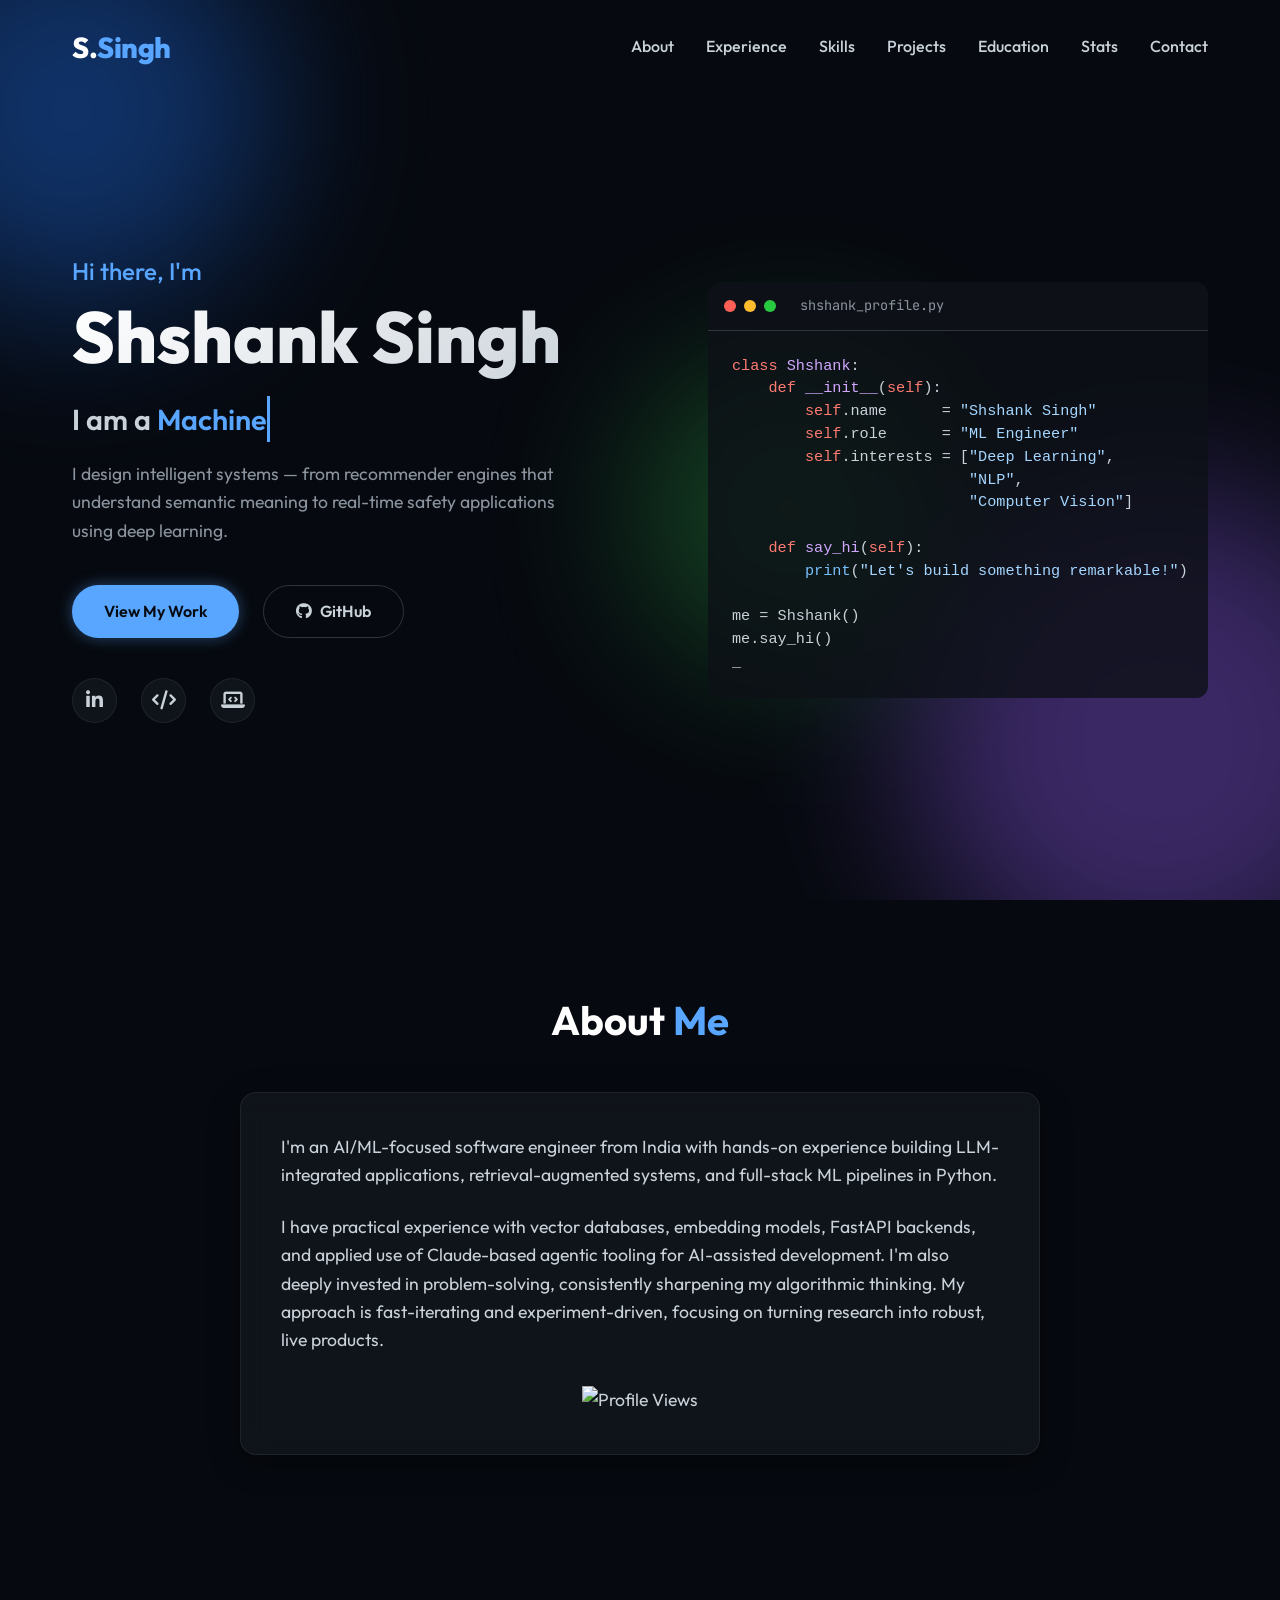
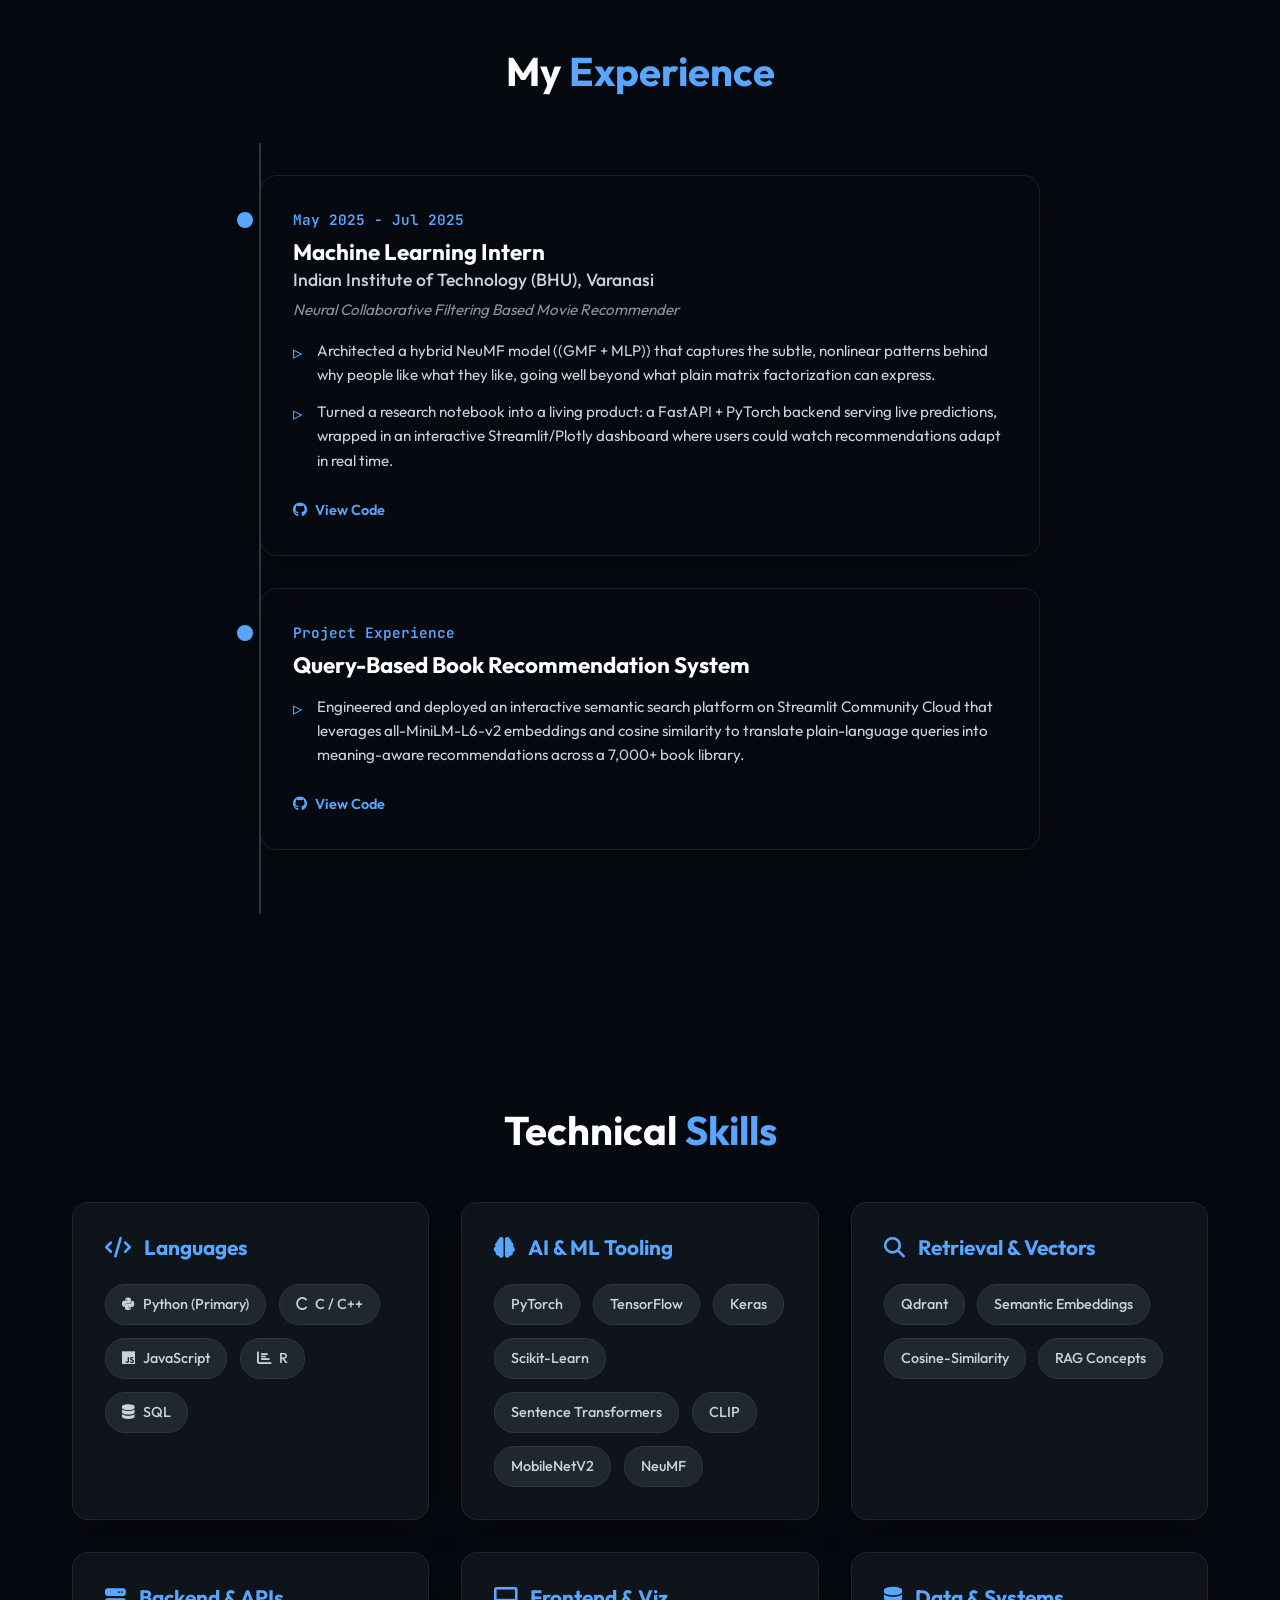
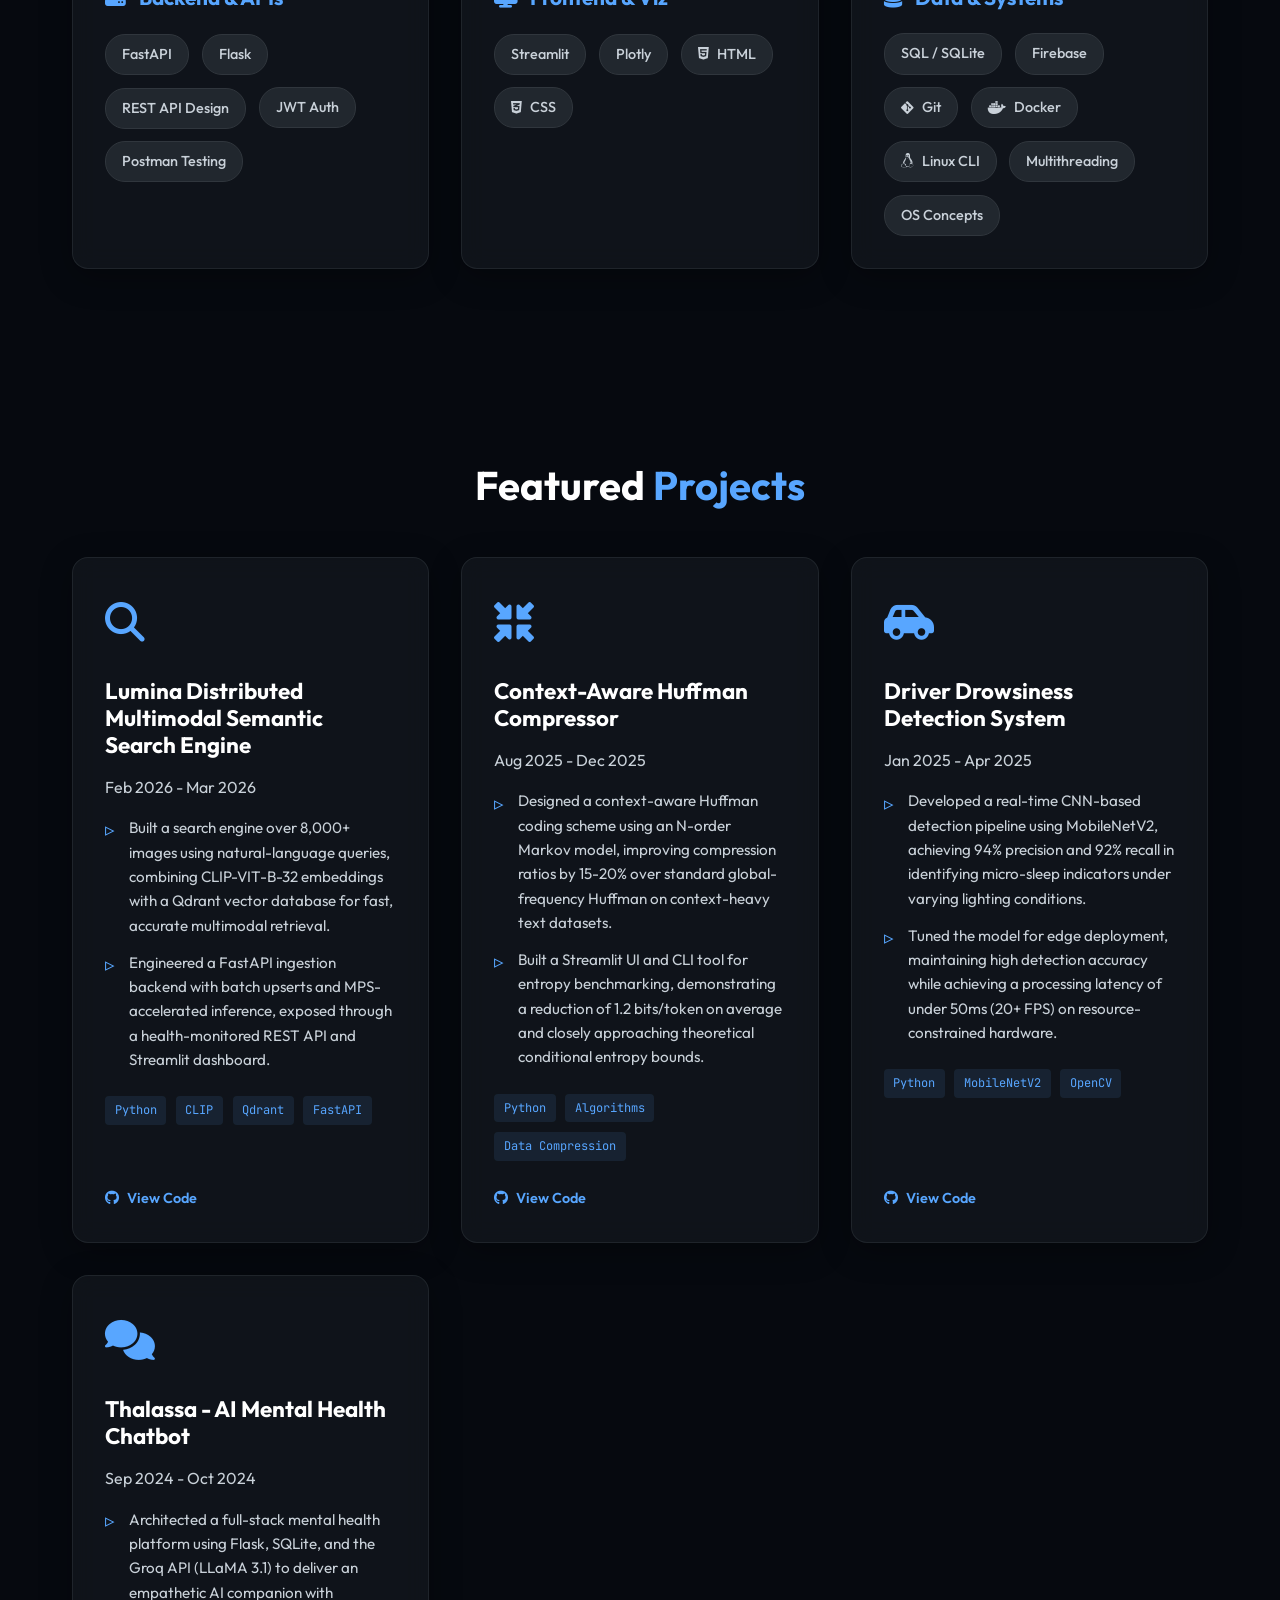
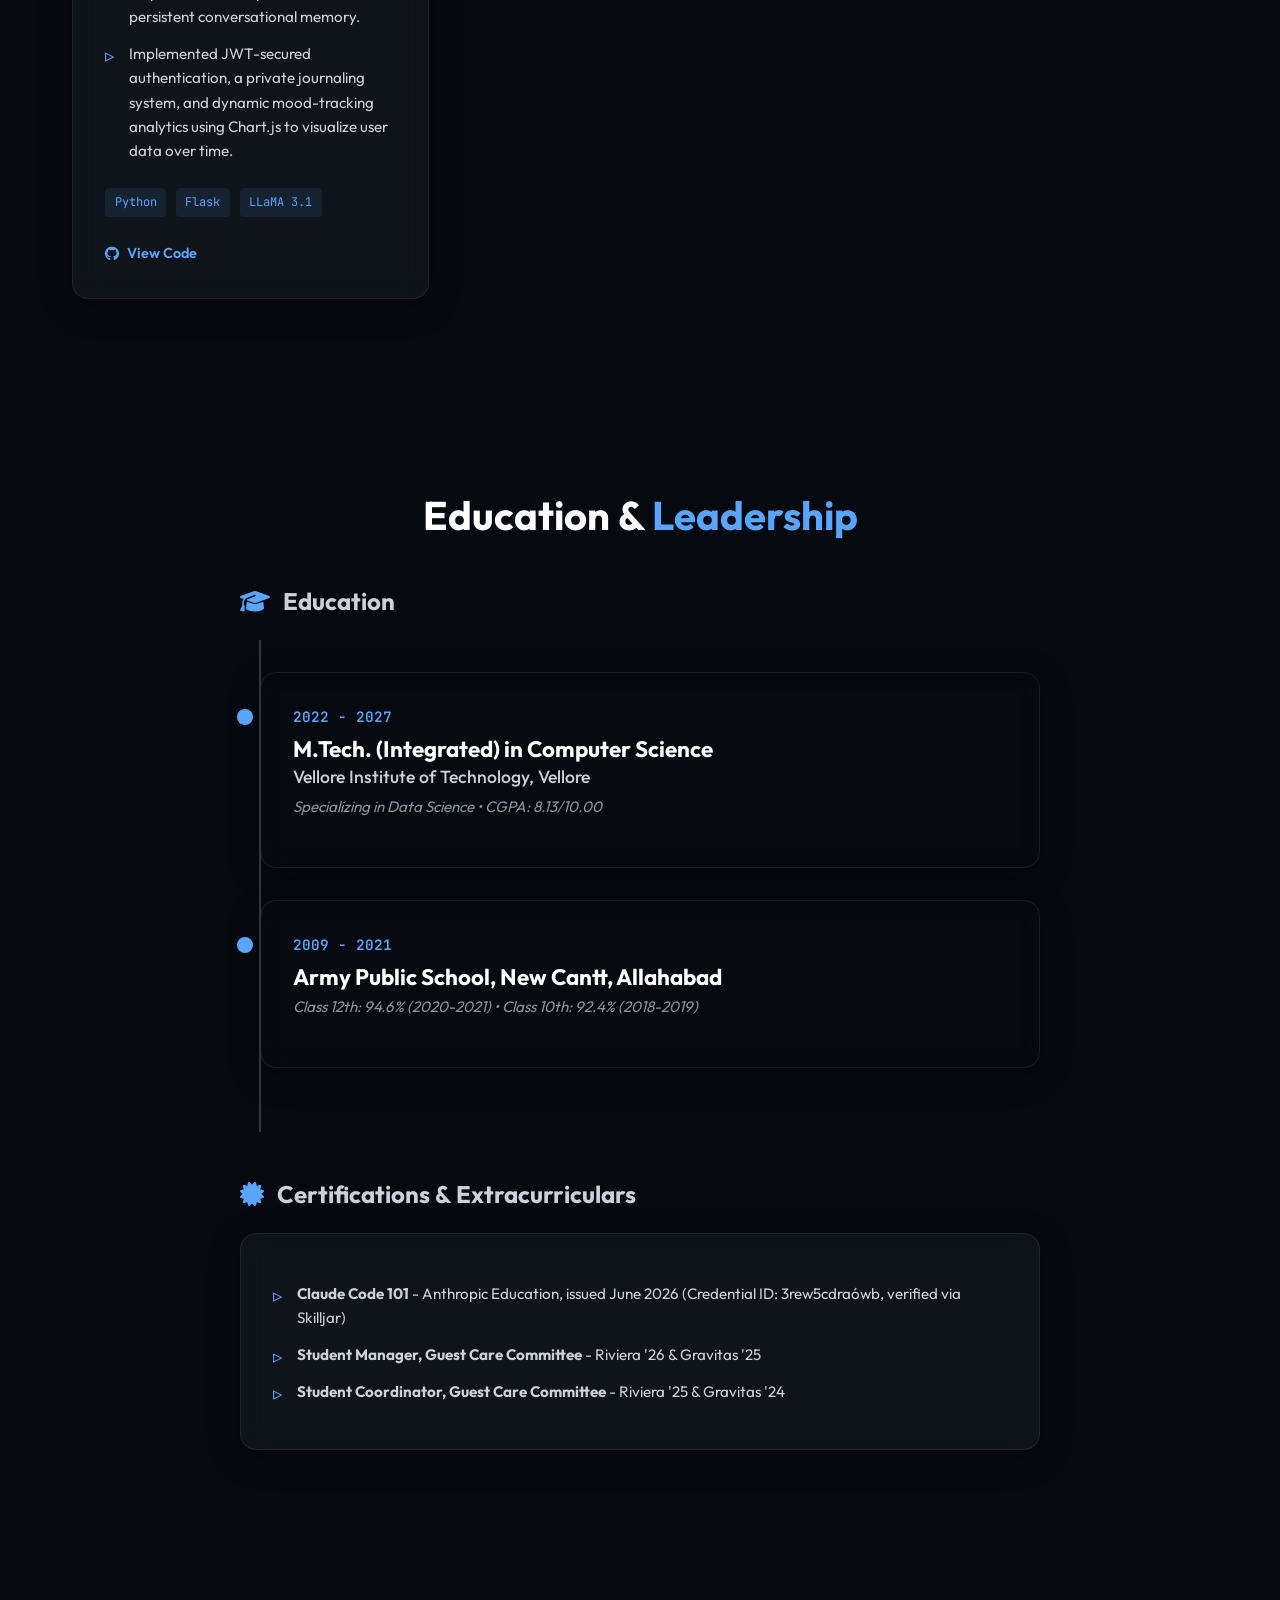
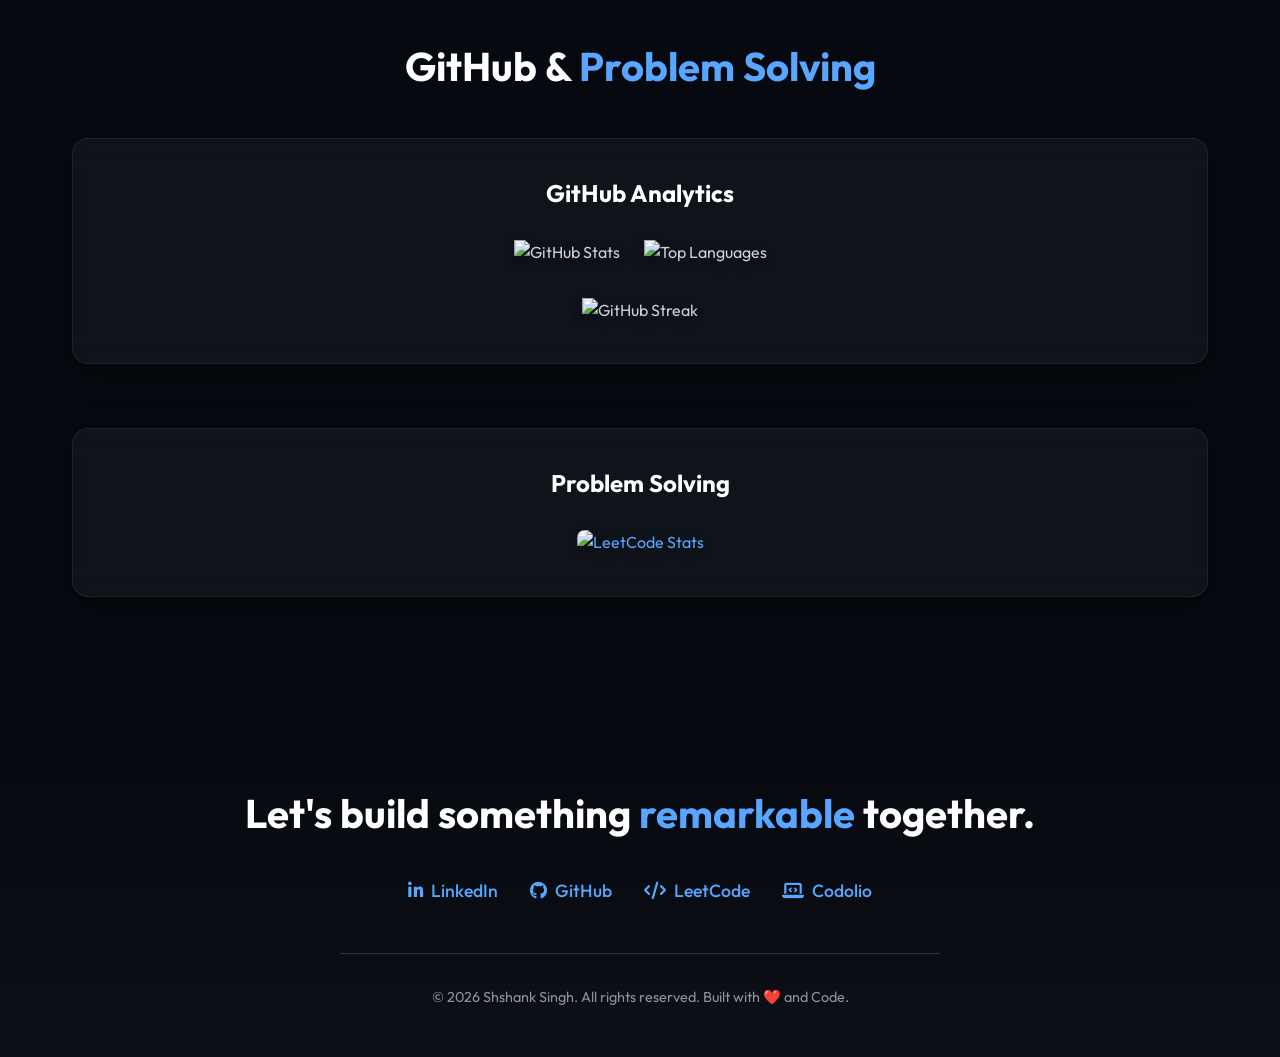
==== index.html @ f15b0bf4 "feat: initialize portfolio project with structured HTML, CSS, and script files" ====
<!DOCTYPE html>
<html lang="en">
<head>
    <meta charset="UTF-8">
    <meta name="viewport" content="width=device-width, initial-scale=1.0">
    <title>Shshank Singh | ML Engineer & Software Developer</title>
    <meta name="description" content="Portfolio of Shshank Singh, a software developer specializing in Machine Learning, NLP, and Computer Vision.">
    
    <!-- Google Fonts -->
    <link rel="preconnect" href="https://fonts.googleapis.com">
    <link rel="preconnect" href="https://fonts.gstatic.com" crossorigin>
    <link href="https://fonts.googleapis.com/css2?family=Outfit:wght@300;400;500;700;800&family=JetBrains+Mono:wght@400;700&display=swap" rel="stylesheet">
    
    <!-- FontAwesome for Icons -->
    <link rel="stylesheet" href="https://cdnjs.cloudflare.com/ajax/libs/font-awesome/6.4.0/css/all.min.css">
    
    <link rel="stylesheet" href="style.css">
</head>
<body>
    <div class="background-animation">
        <div class="blob blob-1"></div>
        <div class="blob blob-2"></div>
        <div class="blob blob-3"></div>
    </div>

    <nav class="navbar">
        <div class="nav-content">
            <a href="#" class="logo">S.<span>Singh</span></a>
            <ul class="nav-links">
                <li><a href="#about">About</a></li>
                <li><a href="#experience">Experience</a></li>
                <li><a href="#skills">Skills</a></li>
                <li><a href="#projects">Projects</a></li>
                <li><a href="#education">Education</a></li>
                <li><a href="#stats">Stats</a></li>
                <li><a href="#contact">Contact</a></li>
            </ul>
            <div class="menu-btn"><i class="fas fa-bars"></i></div>
        </div>
    </nav>

    <header class="hero" id="home">
        <div class="hero-content">
            <h2 class="greeting">Hi there, I'm</h2>
            <h1 class="name">Shshank Singh</h1>
            <div class="typing-container">
                <span class="role-prefix">I am a </span><span class="typed-text"></span><span class="cursor">&nbsp;</span>
            </div>
            <p class="hero-desc">I design intelligent systems — from recommender engines that understand semantic meaning to real-time safety applications using deep learning.</p>
            <div class="hero-cta">
                <a href="#projects" class="btn primary-btn">View My Work</a>
                <a href="https://github.com/levithion" target="_blank" class="btn secondary-btn"><i class="fab fa-github"></i> GitHub</a>
            </div>
            
            <div class="social-links-hero">
                <a href="https://www.linkedin.com/in/shshank-singh-levithion/" target="_blank" title="LinkedIn"><i class="fab fa-linkedin-in"></i></a>
                <a href="https://leetcode.com/u/levithion/" target="_blank" title="LeetCode"><i class="fas fa-code"></i></a>
                <a href="https://codolio.com/profile/7kai" target="_blank" title="Codolio"><i class="fas fa-laptop-code"></i></a>
            </div>
        </div>
        <div class="hero-image">
            <div class="glass-card terminal-card">
                <div class="terminal-header">
                    <div class="circle red"></div>
                    <div class="circle yellow"></div>
                    <div class="circle green"></div>
                    <span class="terminal-title">shshank_profile.py</span>
                </div>
                <div class="terminal-body">
<pre><code class="language-python"><span class="keyword">class</span> <span class="class-name">Shshank</span>:
    <span class="keyword">def</span> <span class="method">__init__</span>(<span class="keyword">self</span>):
        <span class="keyword">self</span>.name      = <span class="string">"Shshank Singh"</span>
        <span class="keyword">self</span>.role      = <span class="string">"ML Engineer"</span>
        <span class="keyword">self</span>.interests = [<span class="string">"Deep Learning"</span>, 
                          <span class="string">"NLP"</span>, 
                          <span class="string">"Computer Vision"</span>]
        
    <span class="keyword">def</span> <span class="method">say_hi</span>(<span class="keyword">self</span>):
        <span class="built-in">print</span>(<span class="string">"Let's build something remarkable!"</span>)

me = Shshank()
me.say_hi()
<span class="cursor-blink">_</span></code></pre>
                </div>
            </div>
        </div>
    </header>

    <section id="about" class="section">
        <h2 class="section-title">About <span>Me</span></h2>
        <div class="about-container">
            <div class="about-text glass-panel">
                <p>I'm an AI/ML-focused software engineer from India with hands-on experience building LLM-integrated applications, retrieval-augmented systems, and full-stack ML pipelines in Python.</p>
                <p>I have practical experience with vector databases, embedding models, FastAPI backends, and applied use of Claude-based agentic tooling for AI-assisted development. I'm also deeply invested in problem-solving, consistently sharpening my algorithmic thinking. My approach is fast-iterating and experiment-driven, focusing on turning research into robust, live products.</p>
                <div class="profile-stats">
                    <div class="stat-item">
                        <img src="https://komarev.com/ghpvc/?username=levithion&style=flat&color=58a6ff&label=Profile+Views" alt="Profile Views" />
                    </div>
                </div>
            </div>
        </div>
    </section>

    <section id="experience" class="section">
        <h2 class="section-title">My <span>Experience</span></h2>
        <div class="timeline">
            <div class="timeline-item glass-panel">
                <div class="timeline-date">May 2025 - Jul 2025</div>
                <div class="timeline-content">
                    <h3>Machine Learning Intern</h3>
                    <h4>Indian Institute of Technology (BHU), Varanasi</h4>
                    <p class="timeline-subtitle">Neural Collaborative Filtering Based Movie Recommender</p>
                    <ul class="resume-list">
                        <li>Architected a hybrid NeuMF model ((GMF + MLP)) that captures the subtle, nonlinear patterns behind why people like what they like, going well beyond what plain matrix factorization can express.</li>
                        <li>Turned a research notebook into a living product: a FastAPI + PyTorch backend serving live predictions, wrapped in an interactive Streamlit/Plotly dashboard where users could watch recommendations adapt in real time.</li>
                    </ul>
                    <div class="project-links mt-3">
                        <a href="https://github.com/levithion/NCF-Based-Movie-Recommender-System" target="_blank"><i class="fab fa-github"></i> View Code</a>
                    </div>
                </div>
            </div>
            
            <div class="timeline-item glass-panel">
                <div class="timeline-date">Project Experience</div>
                <div class="timeline-content">
                    <h3>Query-Based Book Recommendation System</h3>
                    <ul class="resume-list">
                        <li>Engineered and deployed an interactive semantic search platform on Streamlit Community Cloud that leverages all-MiniLM-L6-v2 embeddings and cosine similarity to translate plain-language queries into meaning-aware recommendations across a 7,000+ book library.</li>
                    </ul>
                    <div class="project-links mt-3">
                        <a href="https://github.com/levithion/Query-Based-Book-Recommender-System-Using-Sentence-Transformers" target="_blank"><i class="fab fa-github"></i> View Code</a>
                    </div>
                </div>
            </div>
        </div>
    </section>

    <section id="skills" class="section">
        <h2 class="section-title">Technical <span>Skills</span></h2>
        <div class="skills-grid">
            <div class="skill-category glass-panel">
                <h3><i class="fas fa-code"></i> Languages</h3>
                <div class="skill-tags">
                    <span class="tag"><i class="fab fa-python"></i> Python (Primary)</span>
                    <span class="tag"><i class="fas fa-c"></i> C / C++</span>
                    <span class="tag"><i class="fab fa-js"></i> JavaScript</span>
                    <span class="tag"><i class="fas fa-chart-bar"></i> R</span>
                    <span class="tag"><i class="fas fa-database"></i> SQL</span>
                </div>
            </div>
            
            <div class="skill-category glass-panel">
                <h3><i class="fas fa-brain"></i> AI & ML Tooling</h3>
                <div class="skill-tags">
                    <span class="tag">PyTorch</span>
                    <span class="tag">TensorFlow</span>
                    <span class="tag">Keras</span>
                    <span class="tag">Scikit-Learn</span>
                    <span class="tag">Sentence Transformers</span>
                    <span class="tag">CLIP</span>
                    <span class="tag">MobileNetV2</span>
                    <span class="tag">NeuMF</span>
                </div>
            </div>
            
            <div class="skill-category glass-panel">
                <h3><i class="fas fa-search"></i> Retrieval & Vectors</h3>
                <div class="skill-tags">
                    <span class="tag">Qdrant</span>
                    <span class="tag">Semantic Embeddings</span>
                    <span class="tag">Cosine-Similarity</span>
                    <span class="tag">RAG Concepts</span>
                </div>
            </div>

            <div class="skill-category glass-panel">
                <h3><i class="fas fa-server"></i> Backend & APIs</h3>
                <div class="skill-tags">
                    <span class="tag">FastAPI</span>
                    <span class="tag">Flask</span>
                    <span class="tag">REST API Design</span>
                    <span class="tag">JWT Auth</span>
                    <span class="tag">Postman Testing</span>
                </div>
            </div>

            <div class="skill-category glass-panel">
                <h3><i class="fas fa-desktop"></i> Frontend & Viz</h3>
                <div class="skill-tags">
                    <span class="tag">Streamlit</span>
                    <span class="tag">Plotly</span>
                    <span class="tag"><i class="fab fa-html5"></i> HTML</span>
                    <span class="tag"><i class="fab fa-css3-alt"></i> CSS</span>
                </div>
            </div>

            <div class="skill-category glass-panel">
                <h3><i class="fas fa-database"></i> Data & Systems</h3>
                <div class="skill-tags">
                    <span class="tag">SQL / SQLite</span>
                    <span class="tag">Firebase</span>
                    <span class="tag"><i class="fab fa-git-alt"></i> Git</span>
                    <span class="tag"><i class="fab fa-docker"></i> Docker</span>
                    <span class="tag"><i class="fab fa-linux"></i> Linux CLI</span>
                    <span class="tag">Multithreading</span>
                    <span class="tag">OS Concepts</span>
                </div>
            </div>
        </div>
    </section>

    <section id="projects" class="section">
        <h2 class="section-title">Featured <span>Projects</span></h2>
        <div class="projects-grid">
            <!-- Lumina -->
            <div class="project-card glass-panel">
                <div class="project-icon"><i class="fas fa-search"></i></div>
                <div class="project-content">
                    <h3>Lumina Distributed Multimodal Semantic Search Engine</h3>
                    <span class="project-date">Feb 2026 - Mar 2026</span>
                    <ul class="resume-list">
                        <li>Built a search engine over 8,000+ images using natural-language queries, combining CLIP-VIT-B-32 embeddings with a Qdrant vector database for fast, accurate multimodal retrieval.</li>
                        <li>Engineered a FastAPI ingestion backend with batch upserts and MPS-accelerated inference, exposed through a health-monitored REST API and Streamlit dashboard.</li>
                    </ul>
                    <div class="project-tech mt-3">
                        <span>Python</span>
                        <span>CLIP</span>
                        <span>Qdrant</span>
                        <span>FastAPI</span>
                    </div>
                </div>
                <div class="project-links">
                    <a href="https://github.com/levithion/Lumina" target="_blank"><i class="fab fa-github"></i> View Code</a>
                </div>
            </div>

            <!-- Context-Aware Huffman -->
            <div class="project-card glass-panel">
                <div class="project-icon"><i class="fas fa-compress-arrows-alt"></i></div>
                <div class="project-content">
                    <h3>Context-Aware Huffman Compressor</h3>
                    <span class="project-date">Aug 2025 - Dec 2025</span>
                    <ul class="resume-list">
                        <li>Designed a context-aware Huffman coding scheme using an N-order Markov model, improving compression ratios by 15-20% over standard global-frequency Huffman on context-heavy text datasets.</li>
                        <li>Built a Streamlit UI and CLI tool for entropy benchmarking, demonstrating a reduction of 1.2 bits/token on average and closely approaching theoretical conditional entropy bounds.</li>
                    </ul>
                    <div class="project-tech mt-3">
                        <span>Python</span>
                        <span>Algorithms</span>
                        <span>Data Compression</span>
                    </div>
                </div>
                <div class="project-links">
                    <a href="https://github.com/levithion/Context-Aware-Huffman" target="_blank"><i class="fab fa-github"></i> View Code</a>
                </div>
            </div>

            <!-- Driver Drowsiness -->
            <div class="project-card glass-panel">
                <div class="project-icon"><i class="fas fa-car-side"></i></div>
                <div class="project-content">
                    <h3>Driver Drowsiness Detection System</h3>
                    <span class="project-date">Jan 2025 - Apr 2025</span>
                    <ul class="resume-list">
                        <li>Developed a real-time CNN-based detection pipeline using MobileNetV2, achieving 94% precision and 92% recall in identifying micro-sleep indicators under varying lighting conditions.</li>
                        <li>Tuned the model for edge deployment, maintaining high detection accuracy while achieving a processing latency of under 50ms (20+ FPS) on resource-constrained hardware.</li>
                    </ul>
                    <div class="project-tech mt-3">
                        <span>Python</span>
                        <span>MobileNetV2</span>
                        <span>OpenCV</span>
                    </div>
                </div>
                <div class="project-links">
                    <a href="https://github.com/levithion/Driver-Drowsiness-Detection" target="_blank"><i class="fab fa-github"></i> View Code</a>
                </div>
            </div>

            <!-- Thalassa Chatbot -->
            <div class="project-card glass-panel">
                <div class="project-icon"><i class="fas fa-comments"></i></div>
                <div class="project-content">
                    <h3>Thalassa - AI Mental Health Chatbot</h3>
                    <span class="project-date">Sep 2024 - Oct 2024</span>
                    <ul class="resume-list">
                        <li>Architected a full-stack mental health platform using Flask, SQLite, and the Groq API (LLaMA 3.1) to deliver an empathetic AI companion with persistent conversational memory.</li>
                        <li>Implemented JWT-secured authentication, a private journaling system, and dynamic mood-tracking analytics using Chart.js to visualize user data over time.</li>
                    </ul>
                    <div class="project-tech mt-3">
                        <span>Python</span>
                        <span>Flask</span>
                        <span>LLaMA 3.1</span>
                    </div>
                </div>
                <div class="project-links">
                    <a href="https://github.com/levithion/Depressed-Person-Chatbot" target="_blank"><i class="fab fa-github"></i> View Code</a>
                </div>
            </div>
        </div>
    </section>

    <section id="education" class="section">
        <h2 class="section-title">Education & <span>Leadership</span></h2>
        
        <div class="education-container">
            <h3 class="subsection-heading"><i class="fas fa-graduation-cap"></i> Education</h3>
            <div class="timeline">
                <div class="timeline-item glass-panel">
                    <div class="timeline-date">2022 - 2027</div>
                    <div class="timeline-content">
                        <h3>M.Tech. (Integrated) in Computer Science</h3>
                        <h4>Vellore Institute of Technology, Vellore</h4>
                        <p class="timeline-subtitle">Specializing in Data Science &bull; CGPA: 8.13/10.00</p>
                    </div>
                </div>
                <div class="timeline-item glass-panel">
                    <div class="timeline-date">2009 - 2021</div>
                    <div class="timeline-content">
                        <h3>Army Public School, New Cantt, Allahabad</h3>
                        <p class="timeline-subtitle">Class 12th: 94.6% (2020-2021) &bull; Class 10th: 92.4% (2018-2019)</p>
                    </div>
                </div>
            </div>

            <h3 class="subsection-heading mt-5"><i class="fas fa-certificate"></i> Certifications & Extracurriculars</h3>
            <div class="glass-panel certifications-card">
                <ul class="resume-list">
                    <li><strong>Claude Code 101</strong> - Anthropic Education, issued June 2026 (Credential ID: 3rew5cdraówb, verified via Skilljar)</li>
                    <li><strong>Student Manager, Guest Care Committee</strong> - Riviera '26 & Gravitas '25</li>
                    <li><strong>Student Coordinator, Guest Care Committee</strong> - Riviera '25 & Gravitas '24</li>
                </ul>
            </div>
        </div>
    </section>

    <section id="stats" class="section">
        <h2 class="section-title">GitHub & <span>Problem Solving</span></h2>
        
        <div class="stats-container">
            <div class="stats-row glass-panel github-stats">
                <h3>GitHub Analytics</h3>
                <div class="stats-images">
                    <img src="https://github-readme-stats.vercel.app/api?username=levithion&show_icons=true&theme=github_dark&hide_border=true&bg_color=transparent&title_color=58a6ff&icon_color=58a6ff&text_color=c9d1d9" alt="GitHub Stats" />
                    <img src="https://github-readme-stats.vercel.app/api/top-langs/?username=levithion&layout=compact&theme=github_dark&hide_border=true&bg_color=transparent&title_color=58a6ff&text_color=c9d1d9" alt="Top Languages" />
                </div>
                <div class="stats-images mt-4">
                    <img src="https://github-readme-streak-stats.herokuapp.com?user=levithion&theme=github-dark-blue&hide_border=true&background=transparent&stroke=30363d&ring=58a6ff&fire=58a6ff&currStreakLabel=58a6ff" alt="GitHub Streak" />
                </div>
            </div>

            <div class="stats-row glass-panel problem-solving-stats mt-4">
                <h3>Problem Solving</h3>
                <div class="stats-images">
                    <a href="https://leetcode.com/u/levithion/" target="_blank">
                        <img src="https://leetcard.jacoblin.cool/levithion?theme=dark&font=JetBrains%20Mono&ext=contest" alt="LeetCode Stats" style="max-width: 100%; border-radius: 8px;" />
                    </a>
                </div>
            </div>
        </div>
    </section>

    <footer id="contact" class="footer">
        <div class="footer-content">
            <h2>Let's build something <span>remarkable</span> together.</h2>
            <div class="footer-links">
                <a href="https://www.linkedin.com/in/shshank-singh-levithion/" target="_blank" class="footer-link">
                    <i class="fab fa-linkedin-in"></i> LinkedIn
                </a>
                <a href="https://github.com/levithion" target="_blank" class="footer-link">
                    <i class="fab fa-github"></i> GitHub
                </a>
                <a href="https://leetcode.com/u/levithion/" target="_blank" class="footer-link">
                    <i class="fas fa-code"></i> LeetCode
                </a>
                <a href="https://codolio.com/profile/7kai" target="_blank" class="footer-link">
                    <i class="fas fa-laptop-code"></i> Codolio
                </a>
            </div>
            <p class="copyright">© 2026 Shshank Singh. All rights reserved. Built with ❤️ and Code.</p>
        </div>
    </footer>

    <script src="script.js"></script>
</body>
</html>
---- style.css ----
:root {
    --bg-main: #06090f;
    --bg-secondary: #0d1117;
    --bg-tertiary: #161b22;
    --text-main: #c9d1d9;
    --text-muted: #8b949e;
    --accent: #58a6ff;
    --accent-glow: rgba(88, 166, 255, 0.4);
    --accent-dark: #1f6feb;
    --border: #30363d;
    --glass-bg: rgba(22, 27, 34, 0.6);
    --glass-border: rgba(48, 54, 61, 0.5);
    
    --font-main: 'Outfit', sans-serif;
    --font-mono: 'JetBrains Mono', monospace;
    
    --transition: all 0.3s cubic-bezier(0.25, 0.8, 0.25, 1);
}

* {
    margin: 0;
    padding: 0;
    box-sizing: border-box;
    scroll-behavior: smooth;
}

body {
    background-color: var(--bg-main);
    color: var(--text-main);
    font-family: var(--font-main);
    line-height: 1.6;
    overflow-x: hidden;
}

h1, h2, h3, h4, h5, h6 {
    color: #ffffff;
    line-height: 1.2;
}

a {
    text-decoration: none;
    color: var(--accent);
    transition: var(--transition);
}

a:hover {
    color: var(--accent-dark);
}

.mt-4 { margin-top: 2rem; }

/* Background Animations */
.background-animation {
    position: fixed;
    top: 0;
    left: 0;
    width: 100vw;
    height: 100vh;
    z-index: -1;
    overflow: hidden;
    background: var(--bg-main);
}

.blob {
    position: absolute;
    border-radius: 50%;
    filter: blur(80px);
    opacity: 0.4;
    animation: float 20s infinite alternate cubic-bezier(0.4, 0, 0.2, 1);
}

.blob-1 {
    top: -10%;
    left: -10%;
    width: 400px;
    height: 400px;
    background: #1f6feb;
    animation-delay: 0s;
}

.blob-2 {
    bottom: -10%;
    right: -10%;
    width: 500px;
    height: 500px;
    background: #8957e5;
    animation-delay: -5s;
    animation-duration: 25s;
}

.blob-3 {
    top: 40%;
    left: 50%;
    width: 300px;
    height: 300px;
    background: #2ea043;
    animation-delay: -10s;
    animation-duration: 15s;
}

@keyframes float {
    0% { transform: translate(0, 0) scale(1); }
    33% { transform: translate(30px, -50px) scale(1.1); }
    66% { transform: translate(-20px, 20px) scale(0.9); }
    100% { transform: translate(0, 0) scale(1); }
}

/* Glassmorphism Classes */
.glass-panel {
    background: var(--glass-bg);
    backdrop-filter: blur(12px);
    -webkit-backdrop-filter: blur(12px);
    border: 1px solid var(--glass-border);
    border-radius: 16px;
    box-shadow: 0 8px 32px rgba(0, 0, 0, 0.3);
    transition: var(--transition);
}

.glass-panel:hover {
    border-color: rgba(88, 166, 255, 0.3);
    box-shadow: 0 8px 32px rgba(0, 0, 0, 0.5), 0 0 20px var(--accent-glow);
    transform: translateY(-5px);
}

/* Navbar */
.navbar {
    position: fixed;
    top: 0;
    left: 0;
    width: 100%;
    padding: 1.5rem 0;
    z-index: 1000;
    transition: var(--transition);
}

.navbar.scrolled {
    padding: 1rem 0;
    background: rgba(6, 9, 15, 0.8);
    backdrop-filter: blur(10px);
    border-bottom: 1px solid var(--border);
}

.nav-content {
    max-width: 1200px;
    margin: 0 auto;
    padding: 0 2rem;
    display: flex;
    justify-content: space-between;
    align-items: center;
}

.logo {
    font-size: 1.8rem;
    font-weight: 800;
    color: #ffffff;
    letter-spacing: -0.5px;
}

.logo span {
    color: var(--accent);
}

.nav-links {
    display: flex;
    list-style: none;
    gap: 2rem;
}

.nav-links a {
    color: var(--text-main);
    font-weight: 500;
    font-size: 1rem;
    position: relative;
    padding-bottom: 5px;
}

.nav-links a::after {
    content: '';
    position: absolute;
    bottom: 0;
    left: 0;
    width: 0;
    height: 2px;
    background: var(--accent);
    transition: var(--transition);
}

.nav-links a:hover::after,
.nav-links a.active::after {
    width: 100%;
}

.nav-links a:hover,
.nav-links a.active {
    color: #ffffff;
}

.menu-btn {
    display: none;
    font-size: 1.5rem;
    cursor: pointer;
    color: var(--text-main);
}

/* Layout */
.section {
    padding: 6rem 2rem;
    max-width: 1200px;
    margin: 0 auto;
    opacity: 0;
    transform: translateY(30px);
    transition: opacity 0.8s ease, transform 0.8s ease;
}

.section.visible {
    opacity: 1;
    transform: translateY(0);
}

.section-title {
    font-size: 2.5rem;
    margin-bottom: 3rem;
    text-align: center;
    position: relative;
}

.section-title span {
    color: var(--accent);
}

/* Hero Section */
.hero {
    min-height: 100vh;
    display: flex;
    align-items: center;
    justify-content: space-between;
    padding: 0 2rem;
    max-width: 1200px;
    margin: 0 auto;
    padding-top: 5rem;
}

.hero-content {
    flex: 1;
    padding-right: 2rem;
}

.greeting {
    font-size: 1.5rem;
    color: var(--accent);
    font-weight: 500;
    margin-bottom: 0.5rem;
}

.name {
    font-size: 4.5rem;
    font-weight: 800;
    margin-bottom: 1rem;
    background: linear-gradient(135deg, #ffffff 0%, #c9d1d9 100%);
    -webkit-background-clip: text;
    -webkit-text-fill-color: transparent;
}

.typing-container {
    font-size: 1.8rem;
    font-weight: 600;
    margin-bottom: 1.5rem;
    color: var(--text-main);
    height: 40px;
}

.typed-text {
    color: var(--accent);
}

.cursor {
    display: inline-block;
    width: 3px;
    background-color: var(--accent);
    animation: blink 1s step-end infinite;
}

@keyframes blink {
    0%, 100% { opacity: 1; }
    50% { opacity: 0; }
}

.hero-desc {
    font-size: 1.1rem;
    color: var(--text-muted);
    margin-bottom: 2.5rem;
    max-width: 500px;
}

.hero-cta {
    display: flex;
    gap: 1.5rem;
    margin-bottom: 2.5rem;
}

.btn {
    padding: 0.8rem 2rem;
    border-radius: 30px;
    font-weight: 600;
    font-size: 1rem;
    display: inline-flex;
    align-items: center;
    gap: 0.5rem;
    cursor: pointer;
}

.primary-btn {
    background: var(--accent);
    color: #06090f;
    box-shadow: 0 0 15px rgba(88, 166, 255, 0.4);
}

.primary-btn:hover {
    background: var(--accent-dark);
    color: #ffffff;
    box-shadow: 0 0 25px rgba(88, 166, 255, 0.6);
}

.secondary-btn {
    background: transparent;
    color: var(--text-main);
    border: 1px solid var(--border);
}

.secondary-btn:hover {
    background: var(--bg-tertiary);
    border-color: var(--text-main);
    color: #ffffff;
}

.social-links-hero {
    display: flex;
    gap: 1.5rem;
}

.social-links-hero a {
    display: flex;
    align-items: center;
    justify-content: center;
    width: 45px;
    height: 45px;
    border-radius: 50%;
    background: var(--glass-bg);
    border: 1px solid var(--glass-border);
    color: var(--text-main);
    font-size: 1.2rem;
    transition: var(--transition);
}

.social-links-hero a:hover {
    background: var(--accent);
    color: #06090f;
    border-color: var(--accent);
    transform: translateY(-3px);
}

.hero-image {
    flex: 1;
    display: flex;
    justify-content: flex-end;
}

/* Terminal Card */
.terminal-card {
    width: 100%;
    max-width: 500px;
    border-radius: 12px;
    overflow: hidden;
    font-family: var(--font-mono);
}

.terminal-header {
    background: #0d1117;
    padding: 0.8rem 1rem;
    display: flex;
    align-items: center;
    border-bottom: 1px solid var(--border);
}

.circle {
    width: 12px;
    height: 12px;
    border-radius: 50%;
    margin-right: 8px;
}

.circle.red { background: #ff5f56; }
.circle.yellow { background: #ffbd2e; }
.circle.green { background: #27c93f; }

.terminal-title {
    color: var(--text-muted);
    font-size: 0.85rem;
    margin-left: 1rem;
}

.terminal-body {
    padding: 1.5rem;
    background: rgba(13, 17, 23, 0.8);
    font-size: 0.95rem;
    line-height: 1.5;
}

.keyword { color: #ff7b72; }
.class-name { color: #d2a8ff; }
.method { color: #d2a8ff; }
.string { color: #a5d6ff; }
.built-in { color: #79c0ff; }
.cursor-blink {
    animation: blink 1s step-end infinite;
}

/* About Section */
.about-container {
    max-width: 800px;
    margin: 0 auto;
}

.about-text {
    padding: 2.5rem;
    font-size: 1.1rem;
}

.about-text p {
    margin-bottom: 1.5rem;
}

.about-text p:last-child {
    margin-bottom: 0;
}

.profile-stats {
    margin-top: 2rem;
    display: flex;
    justify-content: center;
}

/* Skills Section */
.skills-grid {
    display: grid;
    grid-template-columns: repeat(auto-fit, minmax(300px, 1fr));
    gap: 2rem;
}

.skill-category {
    padding: 2rem;
}

.skill-category h3 {
    font-size: 1.3rem;
    margin-bottom: 1.5rem;
    display: flex;
    align-items: center;
    gap: 0.8rem;
    color: var(--accent);
}

.skill-tags {
    display: flex;
    flex-wrap: wrap;
    gap: 0.8rem;
}

.tag {
    background: rgba(48, 54, 61, 0.6);
    padding: 0.5rem 1rem;
    border-radius: 20px;
    font-size: 0.9rem;
    font-weight: 500;
    border: 1px solid var(--border);
    transition: var(--transition);
    display: flex;
    align-items: center;
    gap: 0.5rem;
}

.tag:hover {
    background: rgba(88, 166, 255, 0.2);
    border-color: var(--accent);
    color: var(--accent);
}

/* Projects Section */
.projects-grid {
    display: grid;
    grid-template-columns: repeat(auto-fit, minmax(320px, 1fr));
    gap: 2rem;
}

.project-card {
    padding: 2rem;
    display: flex;
    flex-direction: column;
    height: 100%;
}

.project-icon {
    font-size: 2.5rem;
    color: var(--accent);
    margin-bottom: 1.5rem;
}

.project-content {
    flex-grow: 1;
}

.project-content h3 {
    font-size: 1.4rem;
    margin-bottom: 1rem;
}

.project-content p {
    color: var(--text-muted);
    font-size: 0.95rem;
    margin-bottom: 1.5rem;
}

.project-tech {
    display: flex;
    flex-wrap: wrap;
    gap: 0.6rem;
    margin-bottom: 1.5rem;
}

.project-tech span {
    font-family: var(--font-mono);
    font-size: 0.75rem;
    color: var(--accent);
    background: rgba(88, 166, 255, 0.1);
    padding: 0.3rem 0.6rem;
    border-radius: 4px;
}

.project-links {
    margin-top: auto;
}

.project-links a {
    display: inline-flex;
    align-items: center;
    gap: 0.5rem;
    font-weight: 600;
    font-size: 0.9rem;
}

/* Stats Section */
.stats-container {
    display: flex;
    flex-direction: column;
    gap: 2rem;
    align-items: center;
}

.stats-row {
    width: 100%;
    padding: 2.5rem;
    text-align: center;
}

.stats-row h3 {
    margin-bottom: 2rem;
    font-size: 1.5rem;
}

.stats-images {
    display: flex;
    justify-content: center;
    flex-wrap: wrap;
    gap: 1.5rem;
}

.stats-images img {
    max-width: 100%;
    height: auto;
    filter: drop-shadow(0 4px 6px rgba(0, 0, 0, 0.3));
    transition: transform 0.3s ease;
}

.stats-images img:hover {
    transform: scale(1.02);
}

/* Footer */
.footer {
    padding: 6rem 2rem 3rem;
    text-align: center;
    background: linear-gradient(to top, rgba(13, 17, 23, 1) 0%, transparent 100%);
}

.footer-content h2 {
    font-size: 2.5rem;
    margin-bottom: 2.5rem;
}

.footer-content span {
    color: var(--accent);
}

.footer-links {
    display: flex;
    justify-content: center;
    flex-wrap: wrap;
    gap: 2rem;
    margin-bottom: 3rem;
}

.footer-link {
    font-size: 1.1rem;
    font-weight: 500;
    display: flex;
    align-items: center;
    gap: 0.5rem;
}

.copyright {
    color: var(--text-muted);
    font-size: 0.9rem;
    border-top: 1px solid var(--border);
    padding-top: 2rem;
    max-width: 600px;
    margin: 0 auto;
}

/* Responsive */
@media (max-width: 992px) {
    .hero {
        flex-direction: column;
        text-align: center;
        padding-top: 8rem;
    }
    
    .hero-content {
        padding-right: 0;
        margin-bottom: 4rem;
        display: flex;
        flex-direction: column;
        align-items: center;
    }
    
    .hero-image {
        width: 100%;
        justify-content: center;
    }
}

@media (max-width: 768px) {
    .nav-links {
        display: none;
    }
    
    .menu-btn {
        display: block;
    }
    
    .name {
        font-size: 3.2rem;
    }
    
    .typing-container {
        font-size: 1.4rem;
    }
    
    .section {
        padding: 4rem 1.5rem;
    }
    
    .stats-images {
        flex-direction: column;
        align-items: center;
    }
}

/* Micro-animations */
@keyframes slideUp {
    from { opacity: 0; transform: translateY(20px); }
    to { opacity: 1; transform: translateY(0); }
}

.hero-content > * {
    animation: slideUp 0.8s ease forwards;
    opacity: 0;
}

.hero-content h2 { animation-delay: 0.1s; }
.hero-content h1 { animation-delay: 0.2s; }
.hero-content .typing-container { animation-delay: 0.3s; }
.hero-content p { animation-delay: 0.4s; }
.hero-content .hero-cta { animation-delay: 0.5s; }
.hero-content .social-links-hero { animation-delay: 0.6s; }
.hero-image {
    animation: slideUp 1s ease 0.7s forwards;
    opacity: 0;
}

/* Timeline & Experience Section */
.timeline {
    position: relative;
    max-width: 800px;
    margin: 0 auto;
    padding: 2rem 0;
}

.timeline::after {
    content: '';
    position: absolute;
    width: 2px;
    background-color: var(--border);
    top: 0;
    bottom: 0;
    left: 20px;
    margin-left: -1px;
}

.timeline-item {
    padding: 2rem;
    position: relative;
    background-color: inherit;
    width: 100%;
    margin-bottom: 2rem;
    margin-left: 20px;
    width: calc(100% - 20px);
}

.timeline-item::after {
    content: '';
    position: absolute;
    width: 16px;
    height: 16px;
    right: auto;
    background-color: var(--accent);
    border: 4px solid var(--bg-main);
    top: 2rem;
    left: -28px;
    border-radius: 50%;
    z-index: 1;
}

.timeline-date {
    font-size: 0.9rem;
    color: var(--accent);
    font-weight: 600;
    margin-bottom: 0.5rem;
    font-family: var(--font-mono);
}

.timeline-content h3 {
    font-size: 1.4rem;
    margin-bottom: 0.2rem;
}

.timeline-content h4 {
    font-size: 1.1rem;
    color: var(--text-main);
    font-weight: 500;
    margin-bottom: 0.5rem;
}

.timeline-subtitle {
    font-style: italic;
    color: var(--text-muted);
    margin-bottom: 1rem;
    font-size: 0.95rem;
}

/* Resume Lists */
.resume-list {
    list-style-type: none;
    padding-left: 0;
    margin-top: 1rem;
}

.resume-list li {
    position: relative;
    padding-left: 1.5rem;
    margin-bottom: 0.8rem;
    font-size: 0.95rem;
    color: var(--text-main);
    line-height: 1.6;
}

.resume-list li::before {
    content: '▹';
    position: absolute;
    left: 0;
    color: var(--accent);
    font-size: 1.2rem;
    top: -2px;
}

/* Education & Certifications */
.education-container {
    max-width: 800px;
    margin: 0 auto;
}

.subsection-heading {
    font-size: 1.5rem;
    color: var(--text-main);
    margin-bottom: 1.5rem;
    display: flex;
    align-items: center;
    gap: 0.8rem;
}

.subsection-heading i {
    color: var(--accent);
}

.certifications-card {
    padding: 2rem;
}

.mt-5 {
    margin-top: 3rem;
}

.mt-3 {
    margin-top: 1.5rem;
}

@media (max-width: 768px) {
    .timeline::after {
        left: 15px;
    }
    
    .timeline-item {
        padding-left: 20px;
        padding-right: 15px;
    }
    
    .timeline-item::after {
        left: -23px;
    }
}
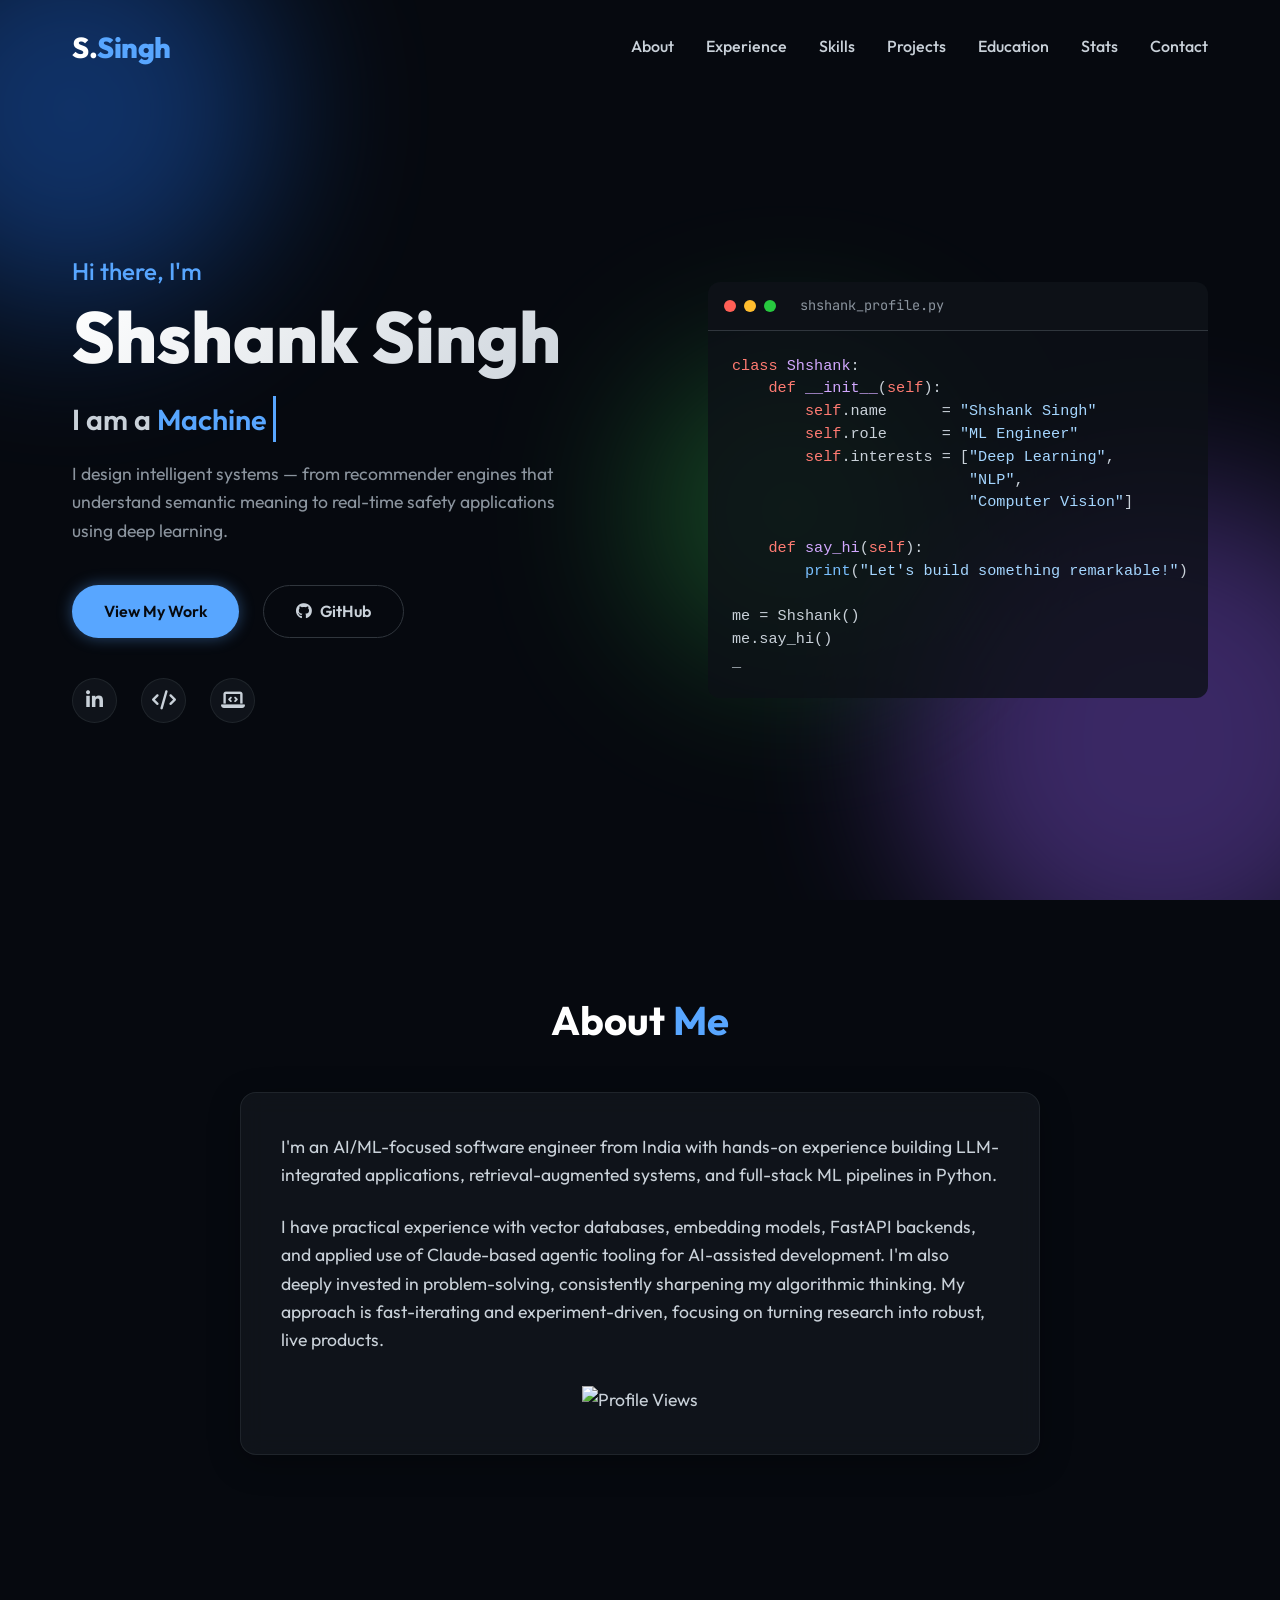
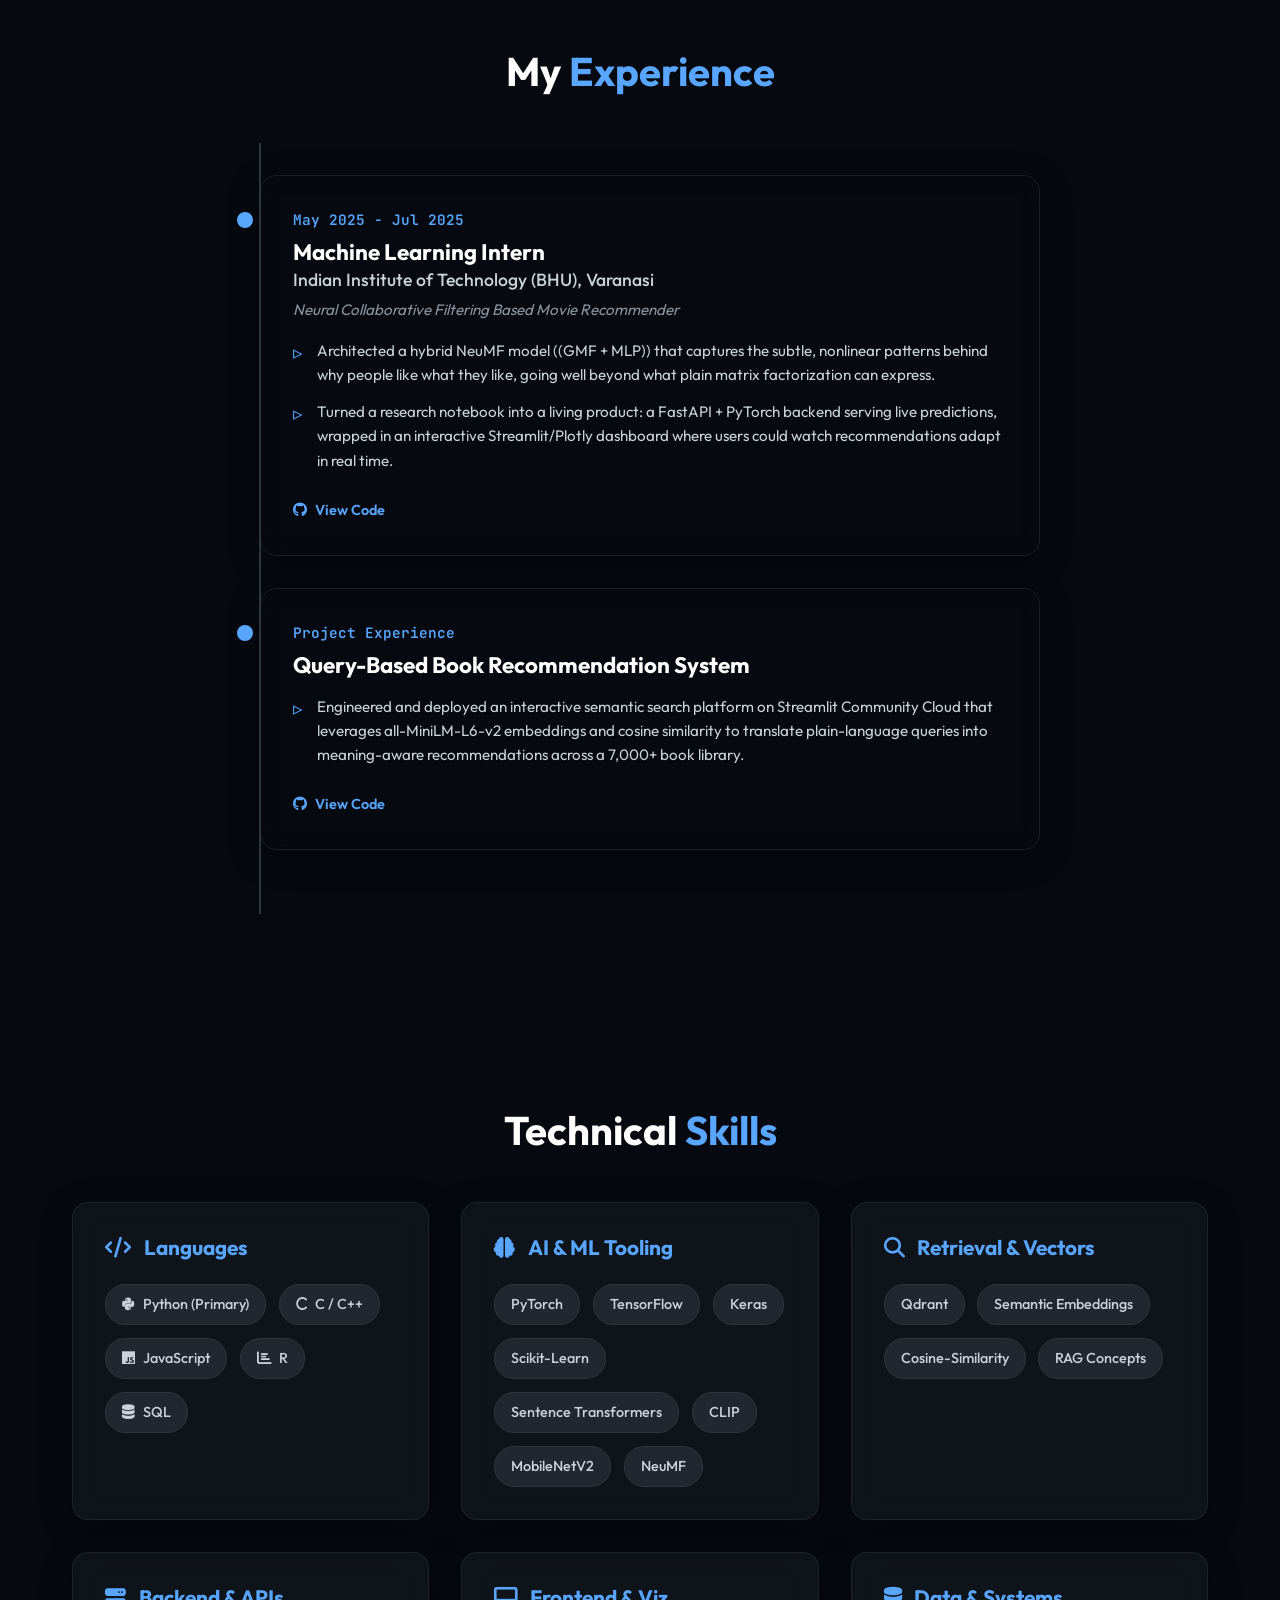
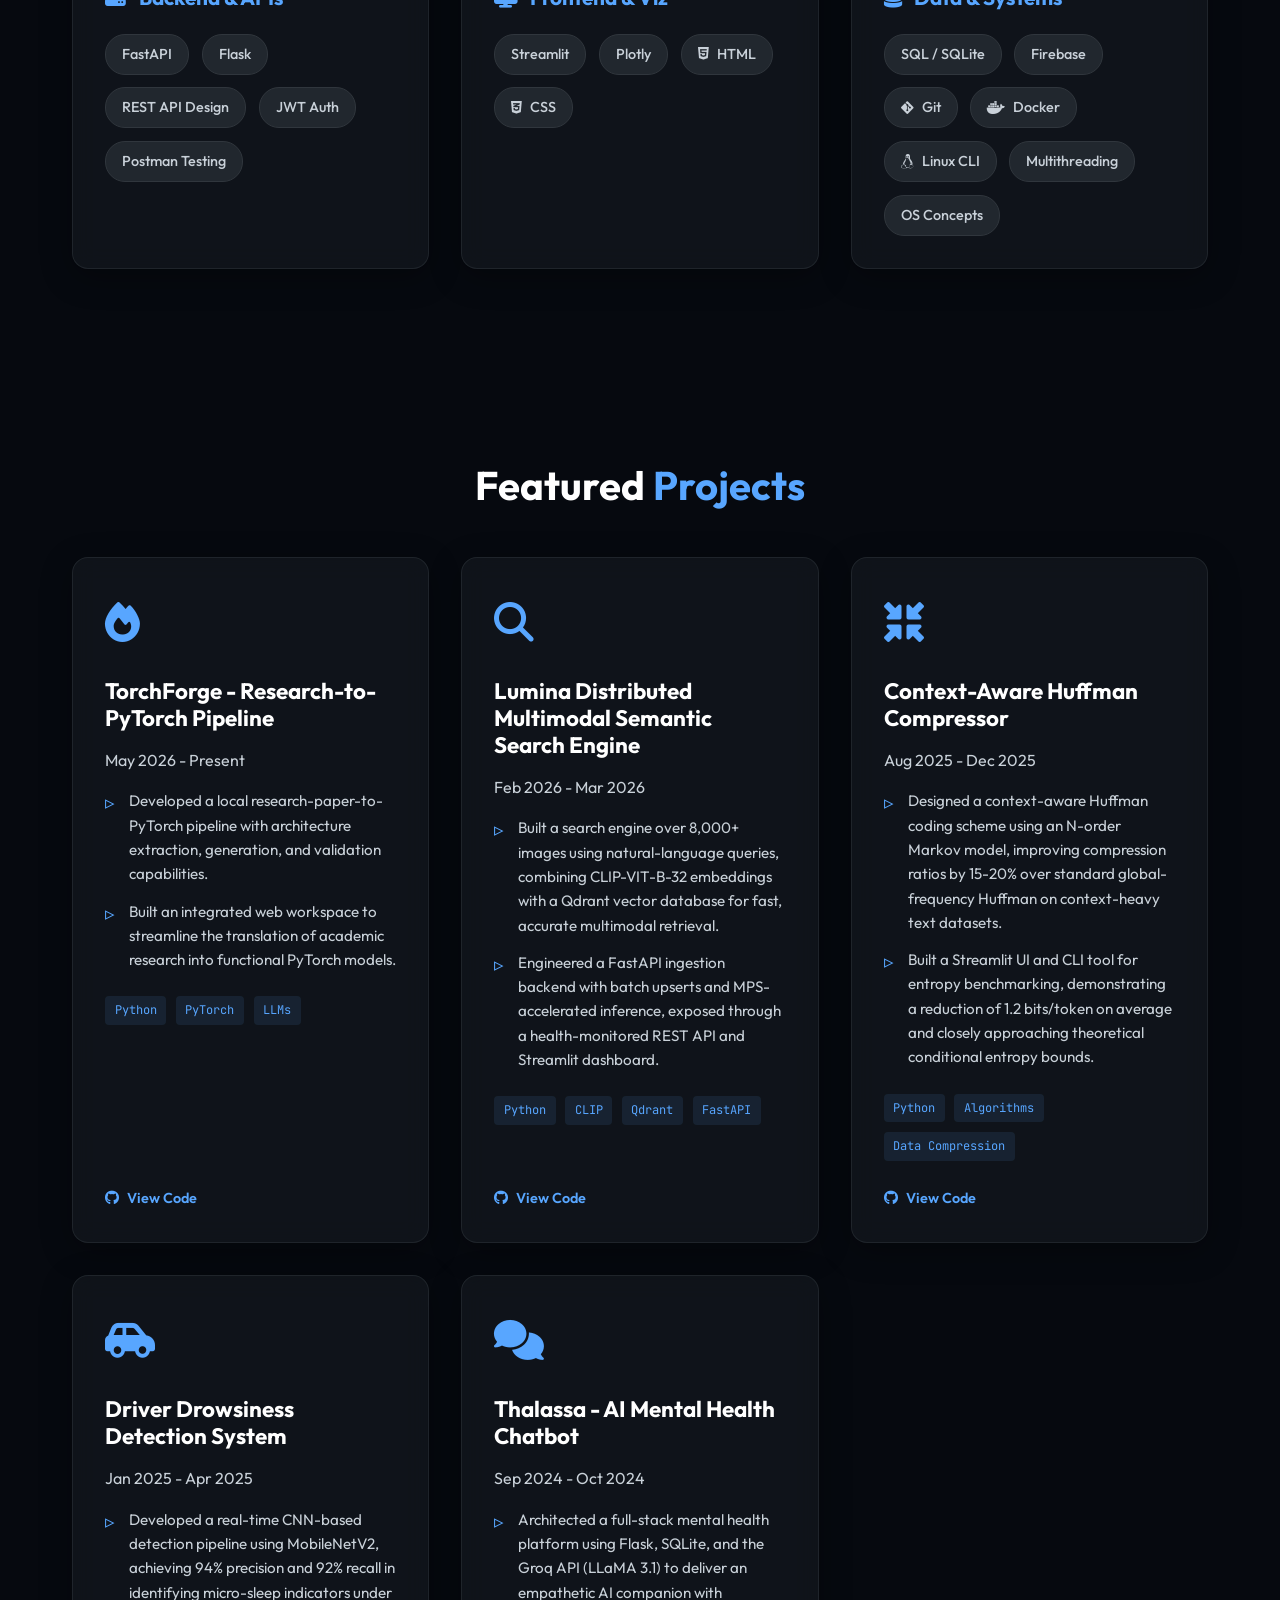
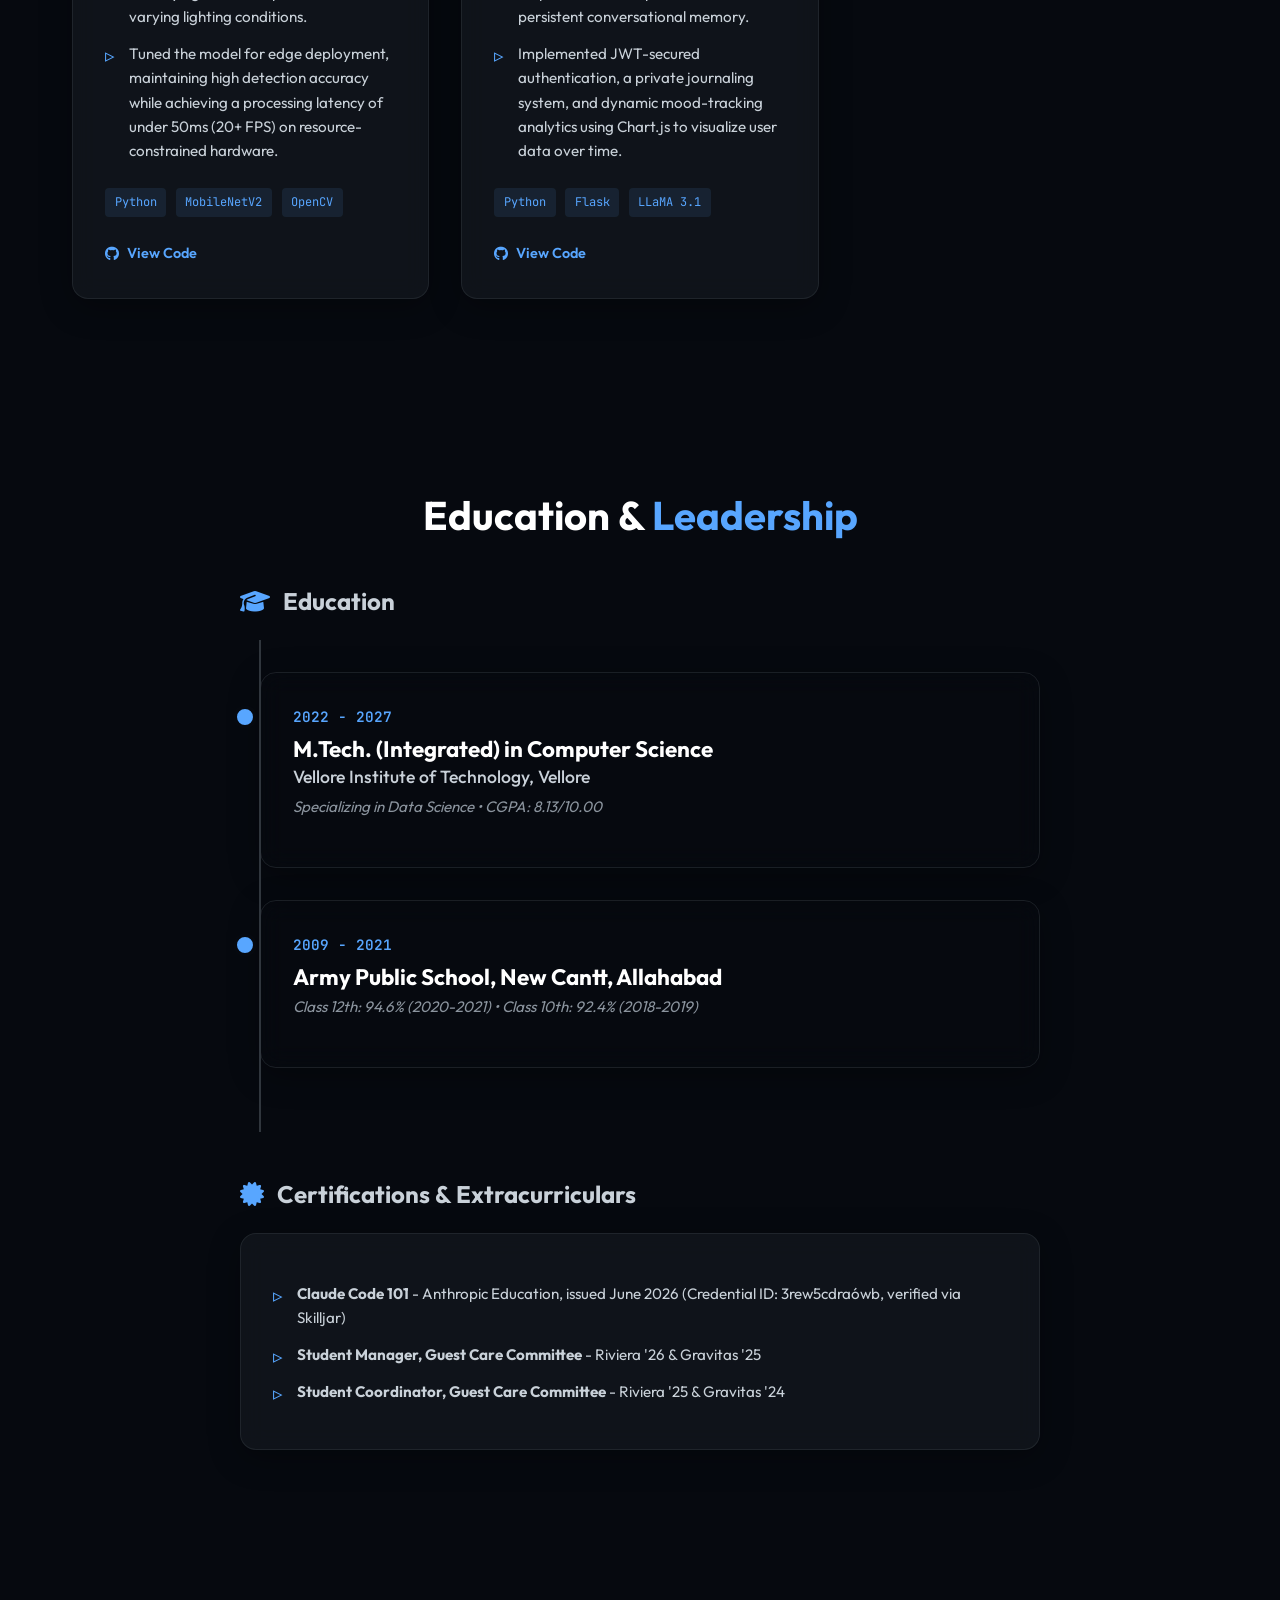
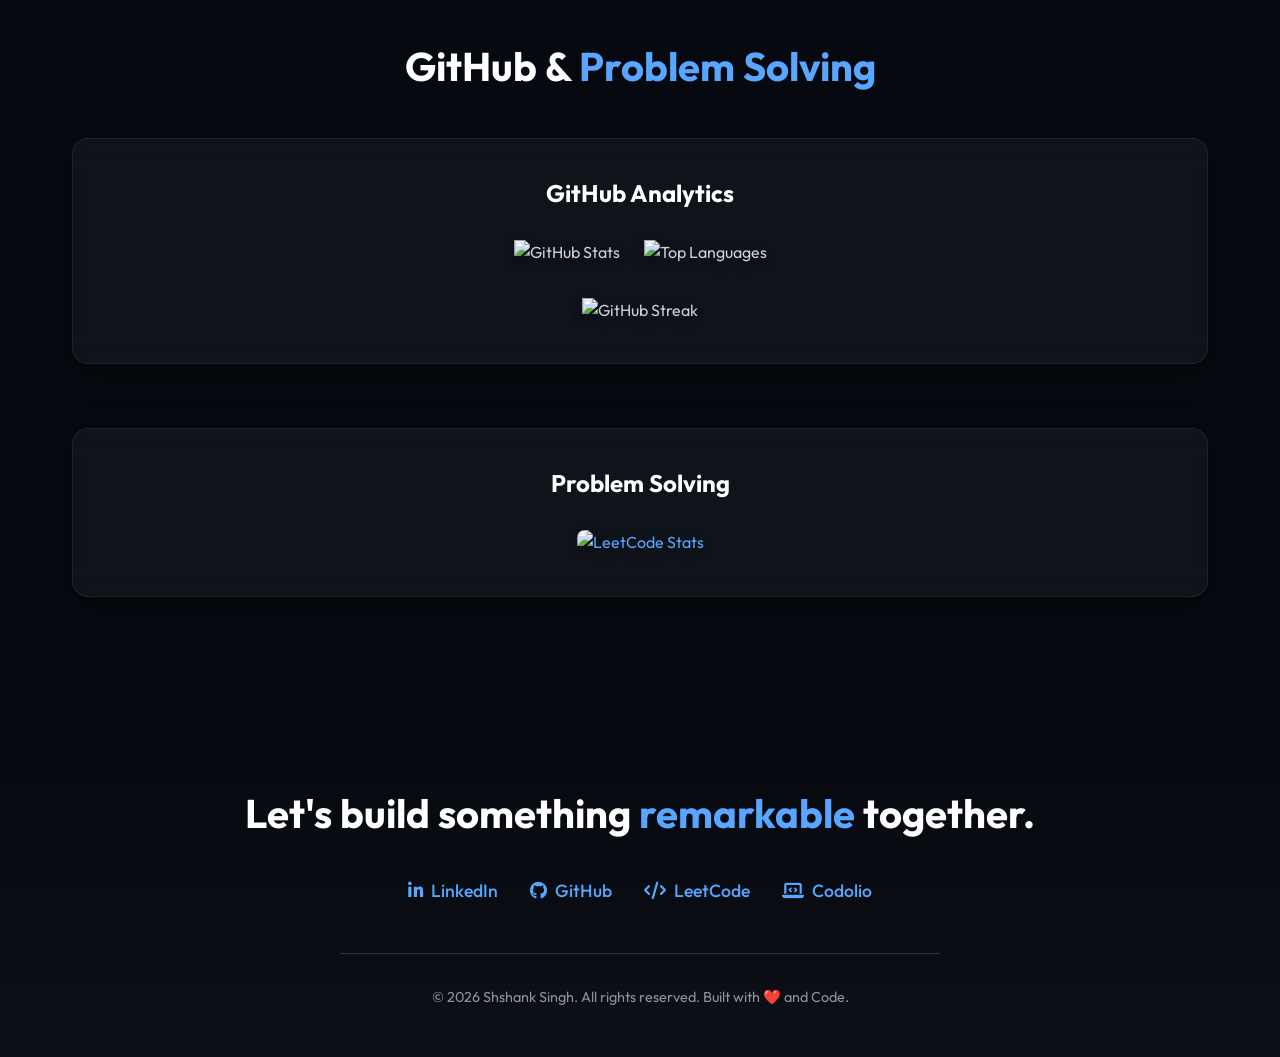
==== commit 0b5568d6: "feat: add TorchForge project details to portfolio site and README" ====
--- a/index.html
+++ b/index.html
@@ -212,6 +212,27 @@
     <section id="projects" class="section">
         <h2 class="section-title">Featured <span>Projects</span></h2>
         <div class="projects-grid">
+            <!-- TorchForge -->
+            <div class="project-card glass-panel">
+                <div class="project-icon"><i class="fas fa-fire"></i></div>
+                <div class="project-content">
+                    <h3>TorchForge - Research-to-PyTorch Pipeline</h3>
+                    <span class="project-date">May 2026 - Present</span>
+                    <ul class="resume-list">
+                        <li>Developed a local research-paper-to-PyTorch pipeline with architecture extraction, generation, and validation capabilities.</li>
+                        <li>Built an integrated web workspace to streamline the translation of academic research into functional PyTorch models.</li>
+                    </ul>
+                    <div class="project-tech mt-3">
+                        <span>Python</span>
+                        <span>PyTorch</span>
+                        <span>LLMs</span>
+                    </div>
+                </div>
+                <div class="project-links">
+                    <a href="https://github.com/levithion/torchforge" target="_blank"><i class="fab fa-github"></i> View Code</a>
+                </div>
+            </div>
+
             <!-- Lumina -->
             <div class="project-card glass-panel">
                 <div class="project-icon"><i class="fas fa-search"></i></div>
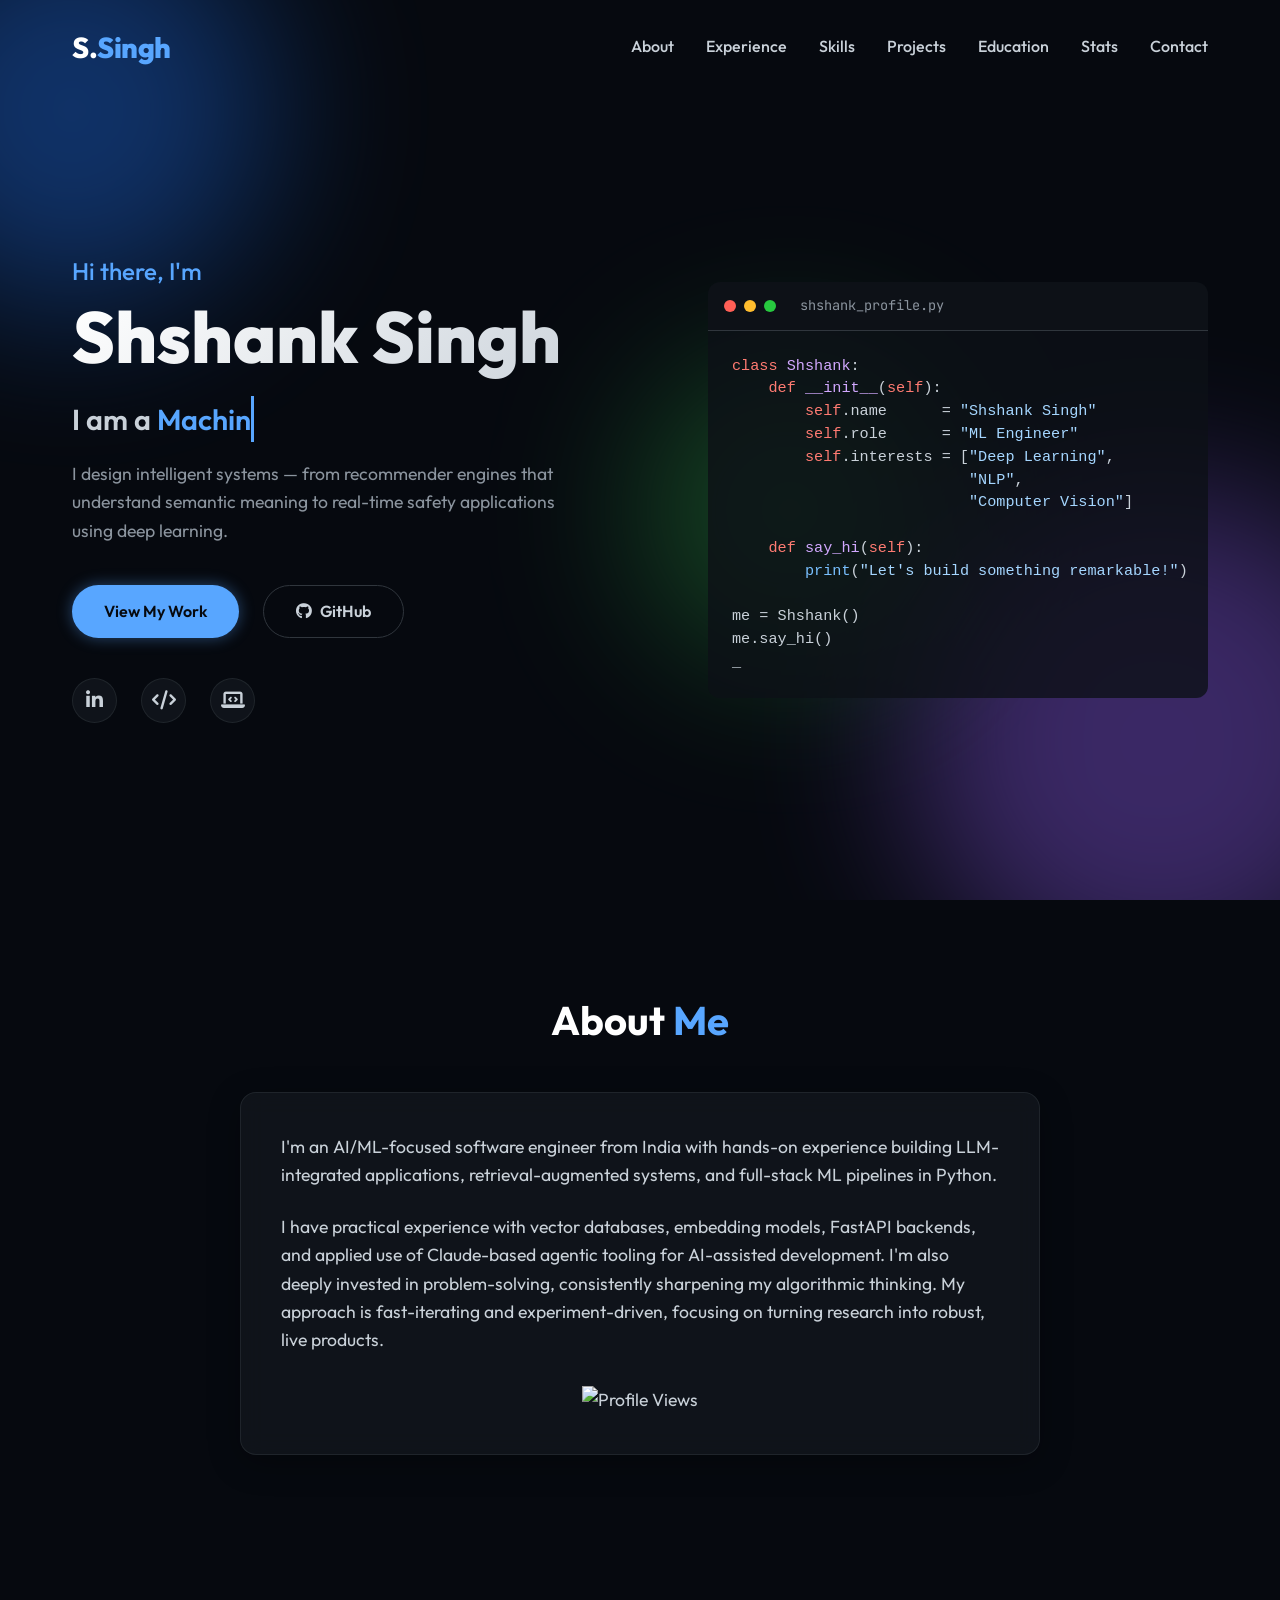
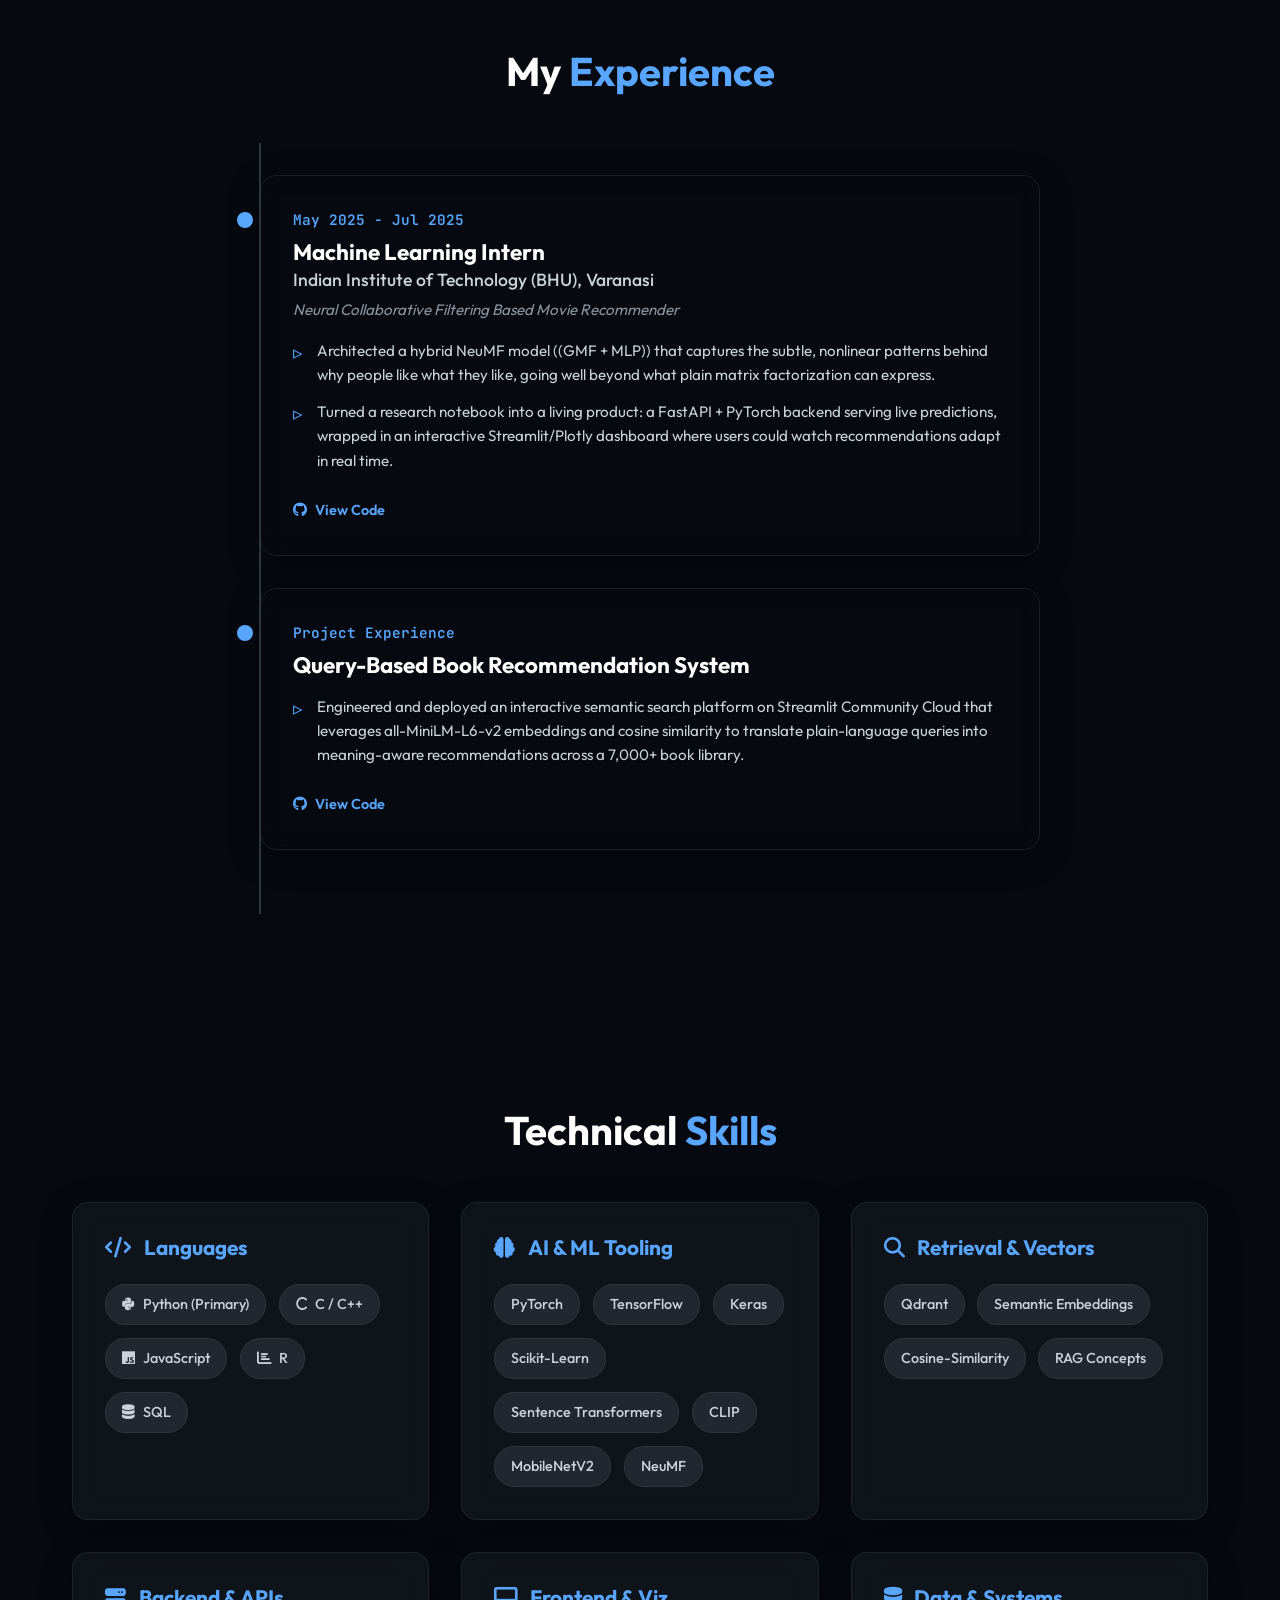
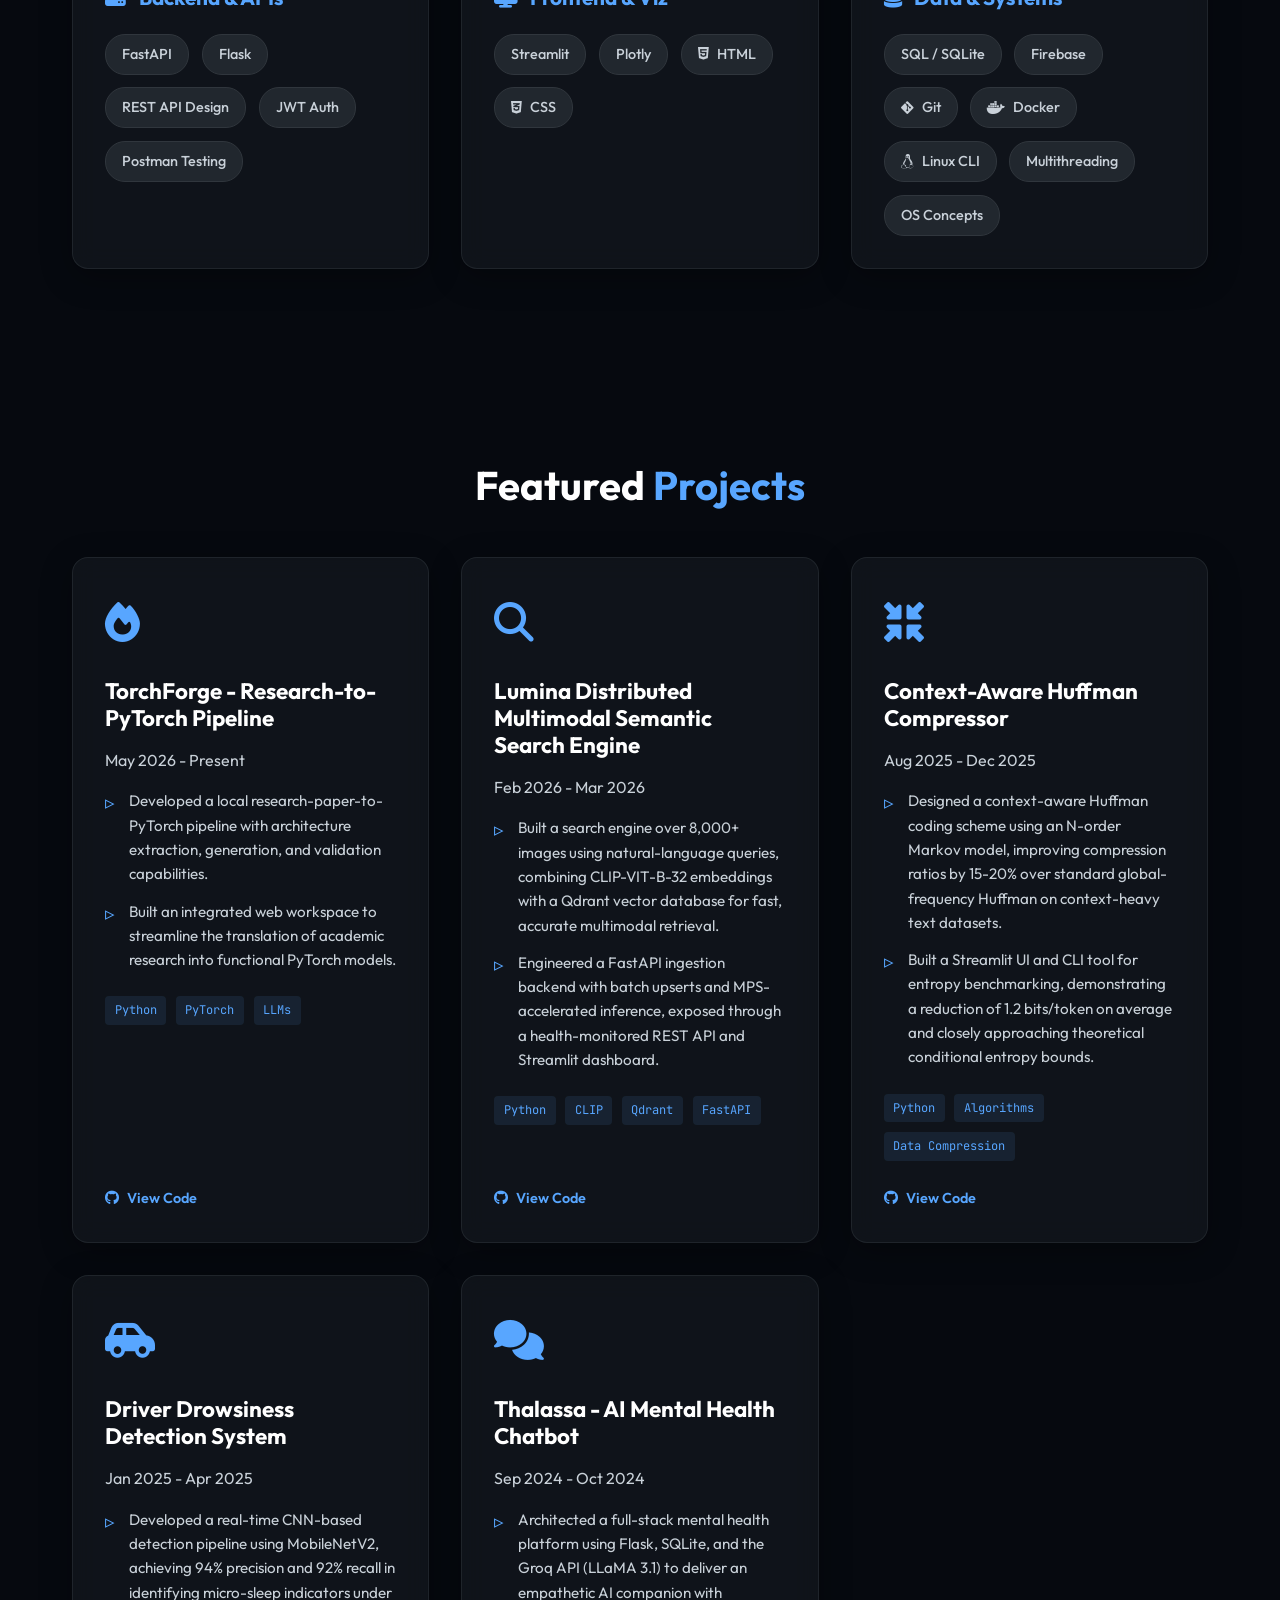
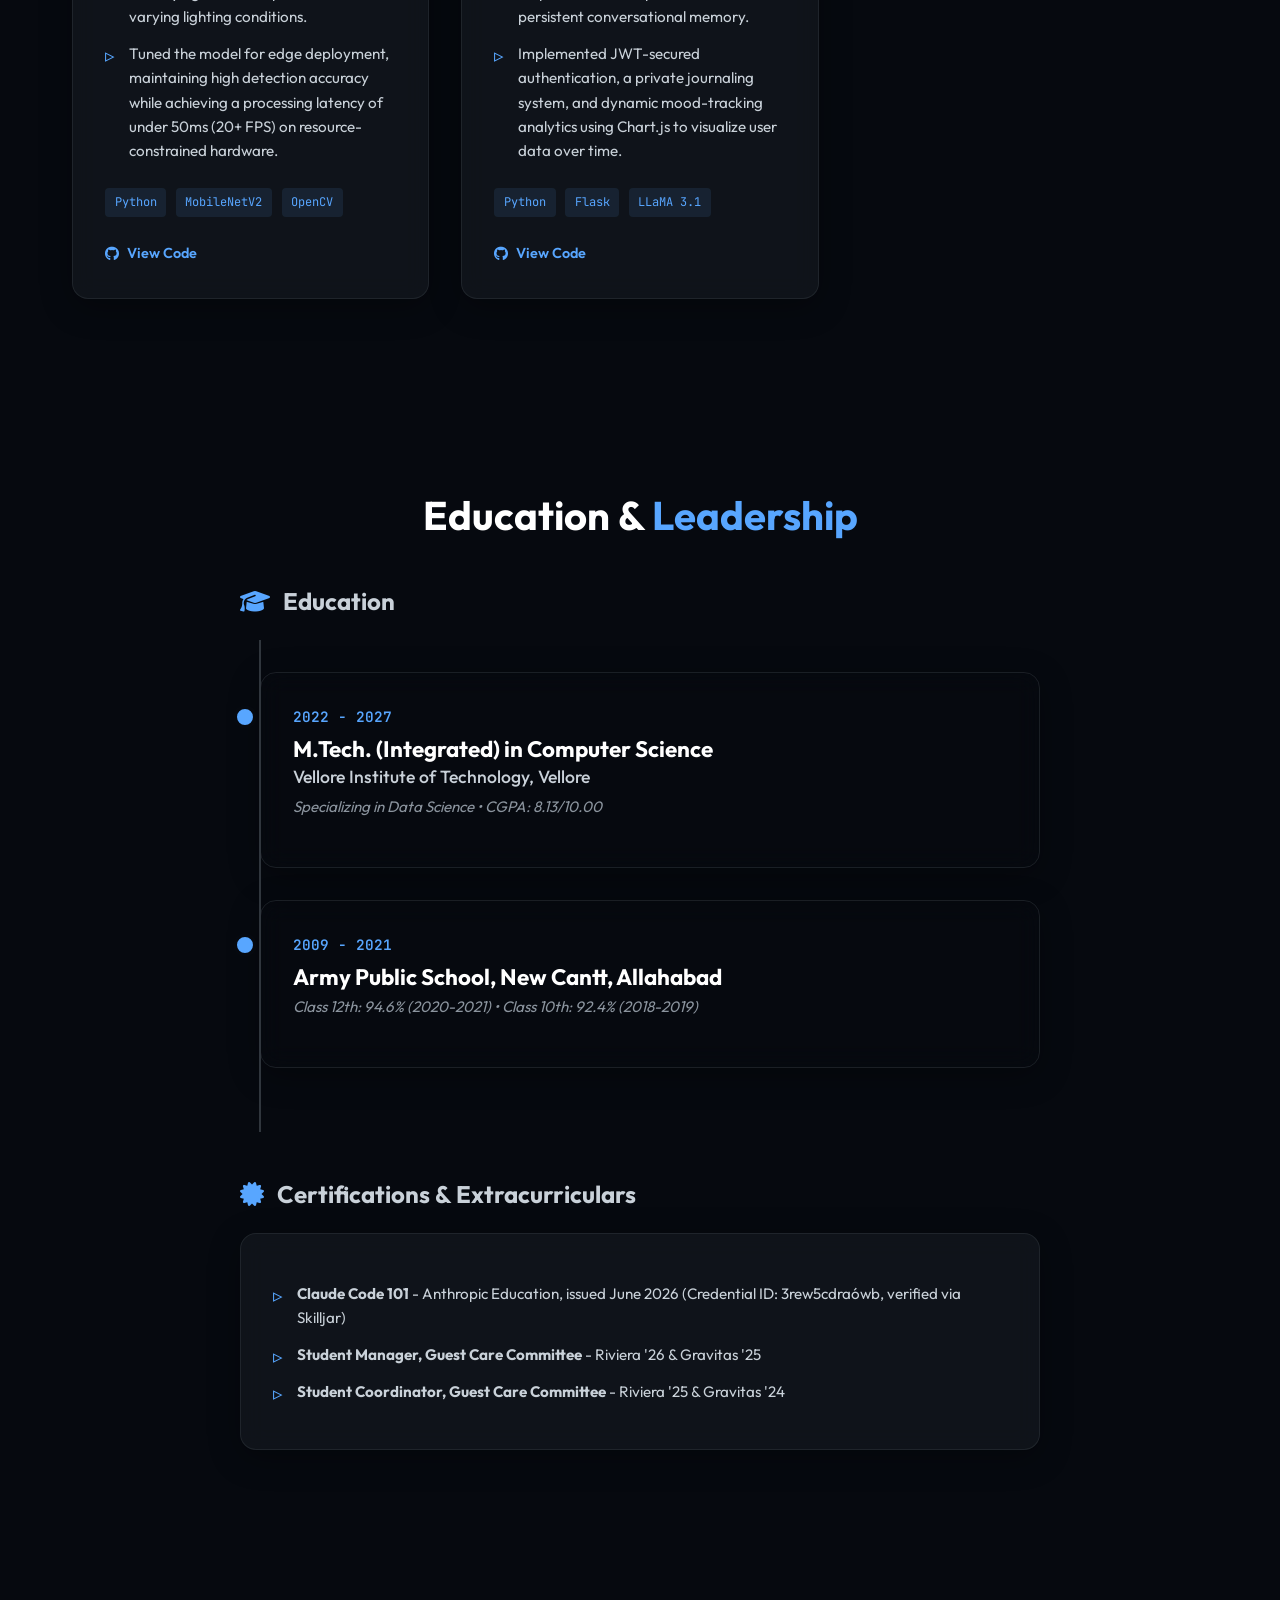
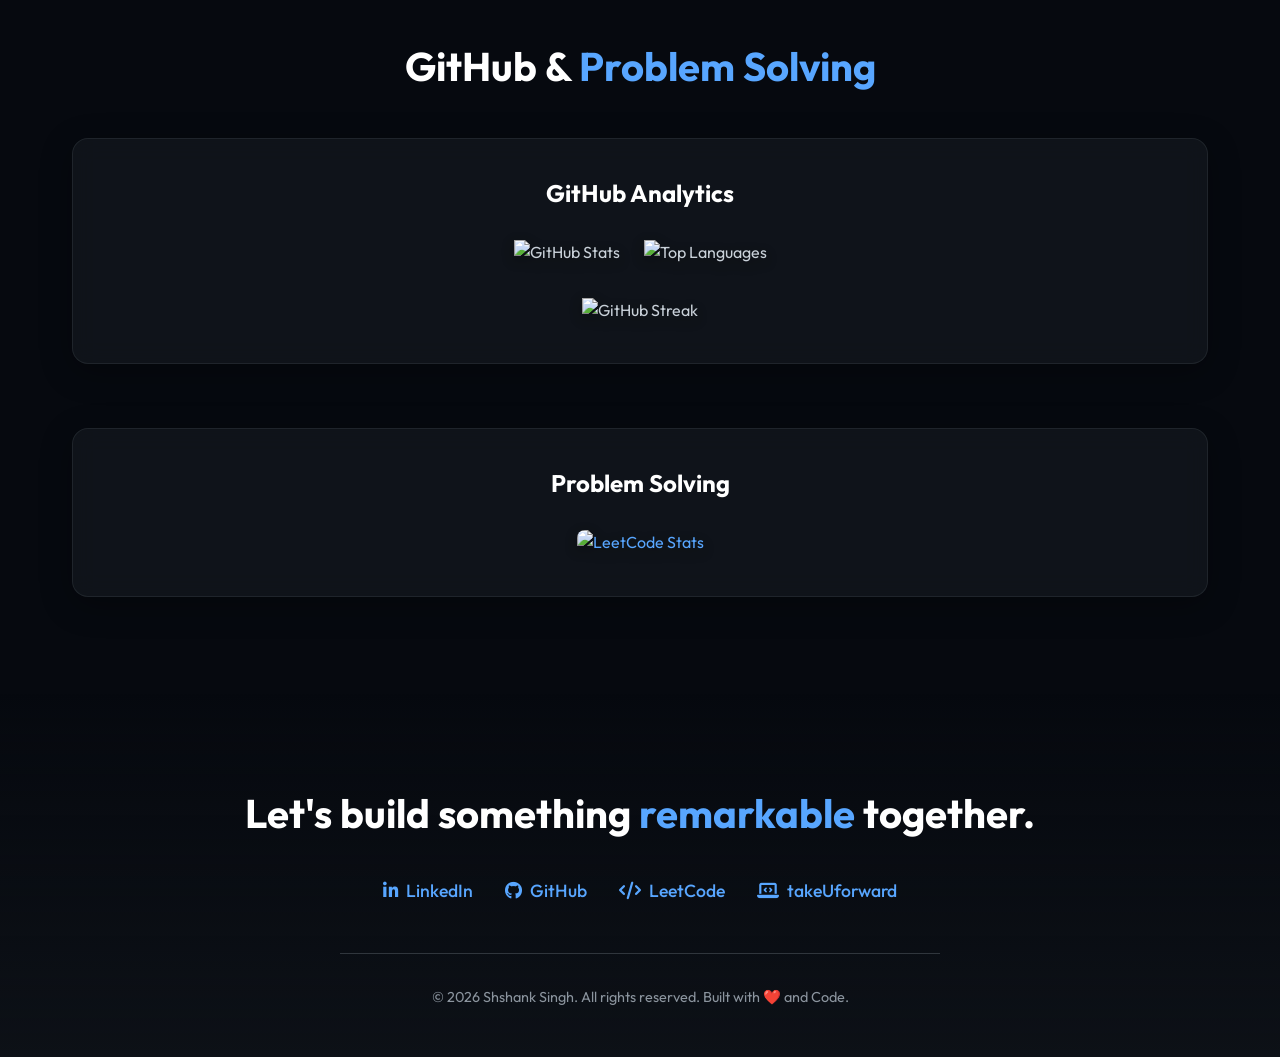
==== commit cb090f20: "docs: update social links to reflect new takeUforward profile" ====
--- a/index.html
+++ b/index.html
@@ -55,7 +55,7 @@
             <div class="social-links-hero">
                 <a href="https://www.linkedin.com/in/shshank-singh-levithion/" target="_blank" title="LinkedIn"><i class="fab fa-linkedin-in"></i></a>
                 <a href="https://leetcode.com/u/levithion/" target="_blank" title="LeetCode"><i class="fas fa-code"></i></a>
-                <a href="https://codolio.com/profile/7kai" target="_blank" title="Codolio"><i class="fas fa-laptop-code"></i></a>
+                <a href="https://takeuforward.org/profile/levi7kai" target="_blank" title="takeUforward"><i class="fas fa-laptop-code"></i></a>
             </div>
         </div>
         <div class="hero-image">
@@ -393,8 +393,8 @@
                 <a href="https://leetcode.com/u/levithion/" target="_blank" class="footer-link">
                     <i class="fas fa-code"></i> LeetCode
                 </a>
-                <a href="https://codolio.com/profile/7kai" target="_blank" class="footer-link">
-                    <i class="fas fa-laptop-code"></i> Codolio
+                <a href="https://takeuforward.org/profile/levi7kai" target="_blank" class="footer-link">
+                    <i class="fas fa-laptop-code"></i> takeUforward
                 </a>
             </div>
             <p class="copyright">© 2026 Shshank Singh. All rights reserved. Built with ❤️ and Code.</p>
